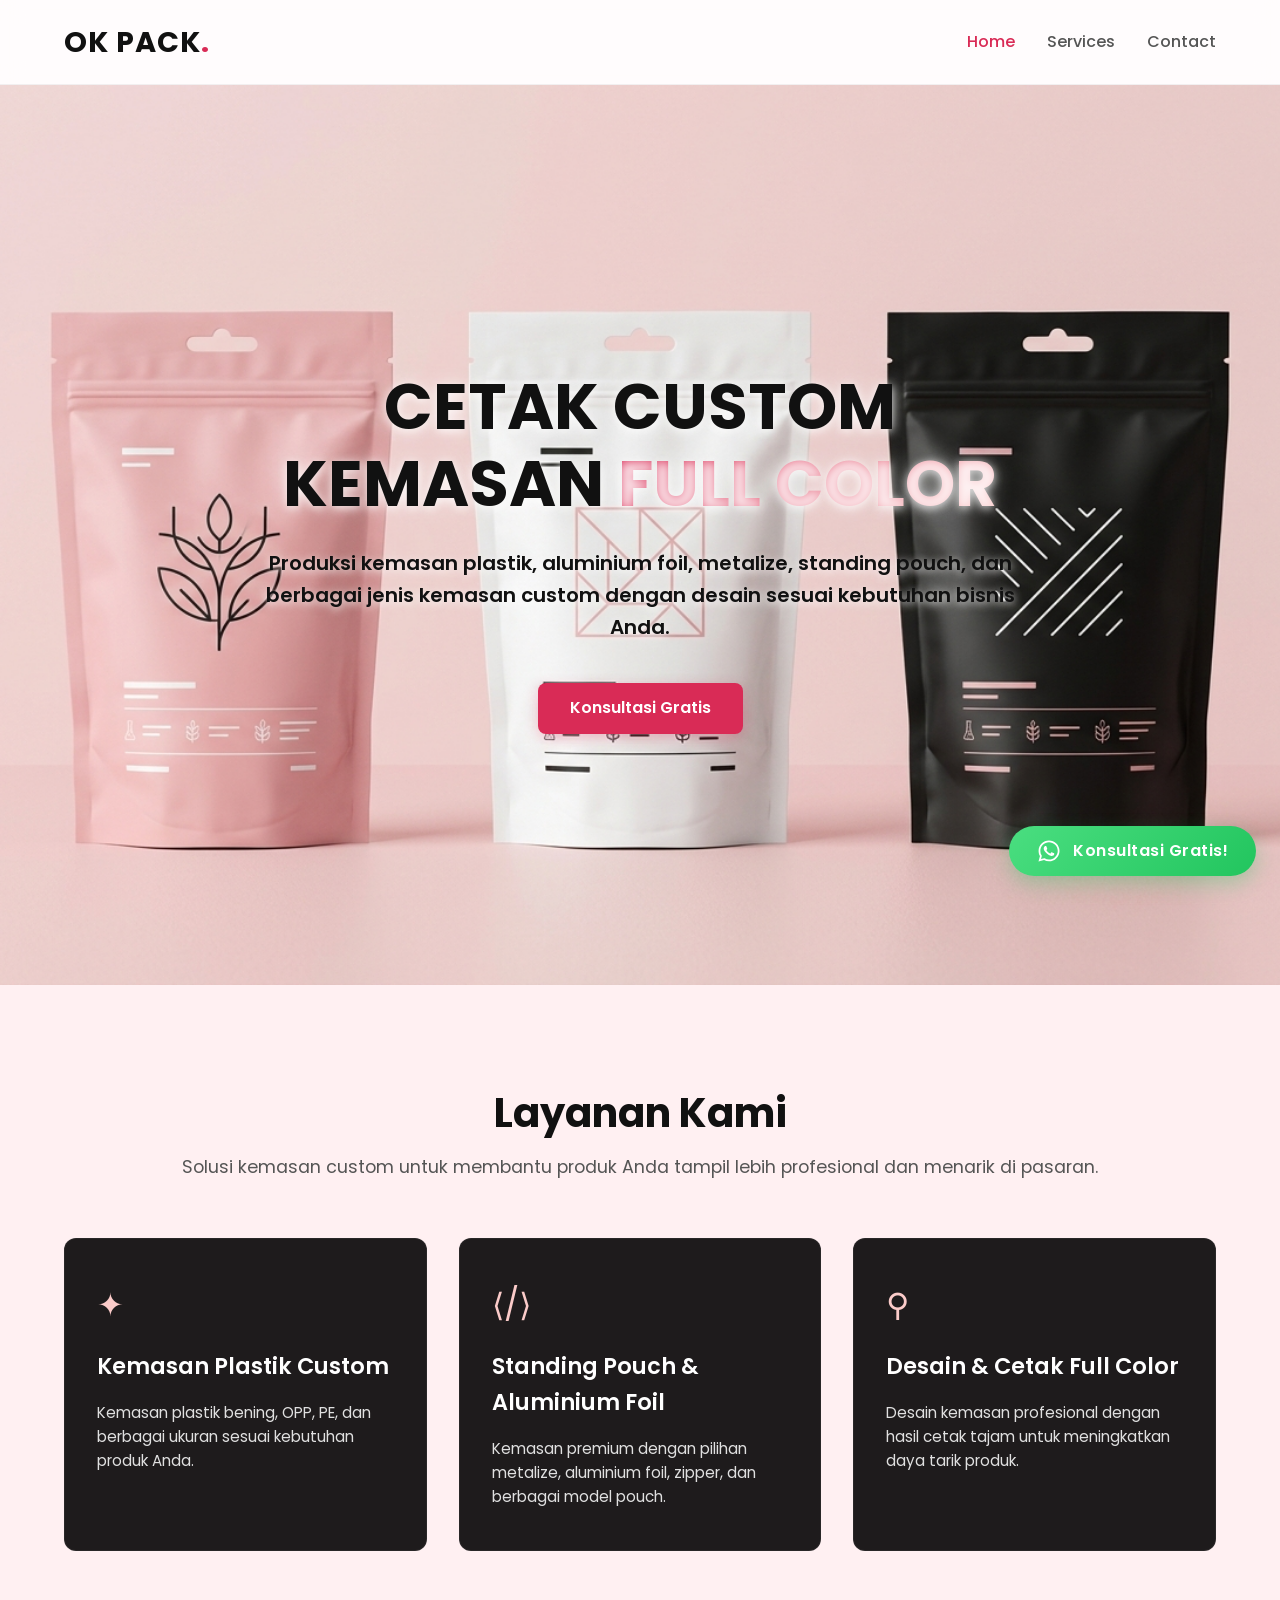
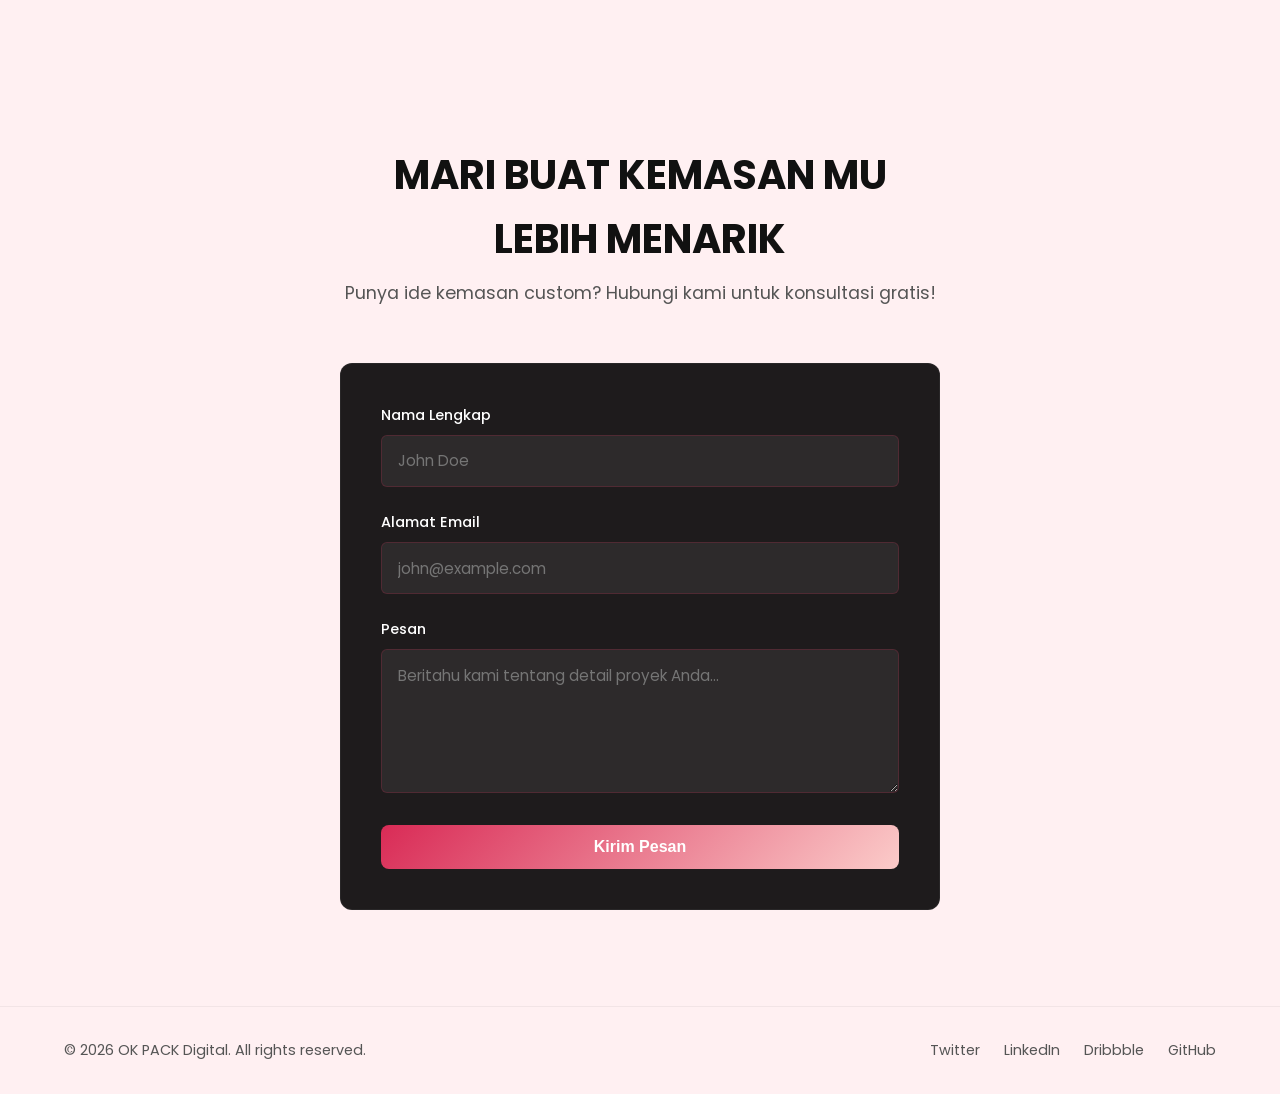
==== index.html @ 21497d8b "Add files via upload" ====
<!DOCTYPE html>
<html lang="en">
<head>
    <meta charset="UTF-8">
    <meta name="viewport" content="width=device-width, initial-scale=1.0">
    <title>OK PACK | Creative Digital Agency</title>
    <link rel="preconnect" href="https://fonts.googleapis.com">
    <link rel="preconnect" href="https://fonts.gstatic.com" crossorigin>
    <link href="https://fonts.googleapis.com/css2?family=Poppins:wght@300;400;600;700&display=swap" rel="stylesheet">
    <link rel="stylesheet" href="style.css">
</head>
<body>

    <header class="main-header">
        <div class="container nav-container">
            <a href="#" class="logo">OK PACK<span>.</span></a>
            <nav class="navbar">
                <ul class="nav-links">
                    <li><a href="#home" class="active">Home</a></li>
                    <li><a href="#services">Services</a></li>
                    <li><a href="#contact">Contact</a></li>
                </ul>
            </nav>
        </div>
    </header>

    <main>
        <section id="home" class="hero-section">
    <div class="hero-bg-slider">
        <div class="slide active" style="background-image: url('images/tes 4.png');"></div>
        <div class="slide" style="background-image: url('images/tes 5.png');"></div> <div class="slide" style="background-image: url('images/tes 6.png');"></div> </div>

    <div class="container hero-content">
        <h1 class="hero-title">CETAK CUSTOM KEMASAN <span class="text-gradient">FULL COLOR</span></h1>
        <p class="hero-subtitle">Produksi kemasan plastik, aluminium foil, metalize, standing pouch, dan berbagai jenis kemasan custom dengan desain sesuai kebutuhan bisnis Anda.</p>
        <a href="#contact" class="btn btn-primary">Konsultasi Gratis</a>
    </div>
</section>

        <section id="services" class="services-section">
            <div class="container">
                <div class="section-header">
                    <h2>Layanan Kami</h2>
                    <p>Solusi kemasan custom untuk membantu produk Anda tampil lebih profesional dan menarik di pasaran.</p>
                </div>
                
                <div class="services-grid">
                    <div class="service-card">
                        <div class="service-icon">✦</div>
                        <h3>Kemasan Plastik Custom</h3>
                        <p>Kemasan plastik bening, OPP, PE, dan berbagai ukuran sesuai kebutuhan produk Anda.</p>
                    </div>
                    <div class="service-card">
                        <div class="service-icon">⟨/⟩</div>
                        <h3>Standing Pouch & Aluminium Foil</h3>
                        <p>Kemasan premium dengan pilihan metalize, aluminium foil, zipper, dan berbagai model pouch.</p>
                    </div>
                    <div class="service-card">
                        <div class="service-icon">⚲</div>
                        <h3>Desain & Cetak Full Color</h3>
                        <p>Desain kemasan profesional dengan hasil cetak tajam untuk meningkatkan daya tarik produk.</p>
                    </div>
                </div>
            </div>
        </section>

        <section id="contact" class="contact-section">
            <div class="container form-container">
                <div class="section-header">
                    <h2>MARI BUAT KEMASAN MU LEBIH MENARIK</h2>
                    <p>Punya ide kemasan custom? Hubungi kami untuk konsultasi gratis!</p>
                </div>

                <form class="contact-form" action="https://formspree.io/f/mzdqboaq" method="POST">
                    <div class="form-group">
                        <label for="name">Nama Lengkap</label>
                        <input type="text" id="name" name="name" placeholder="John Doe" required>
                    </div>
                    <div class="form-group">
                        <label for="email">Alamat Email</label>
                        <input type="email" id="email" name="email" placeholder="john@example.com" required>
                    </div>
                    <div class="form-group">
                        <label for="message">Pesan</label>
                        <textarea id="message" name="message" rows="5" placeholder="Beritahu kami tentang detail proyek Anda..." required></textarea>
                    </div>
                    <button type="submit" class="btn btn-submit">Kirim Pesan</button>
                </form>
            </div>
        </section>
    </main>

    <footer class="main-footer">
        <div class="container footer-container">
            <p>&copy; 2026 OK PACK Digital. All rights reserved.</p>
            <div class="social-links">
                <a href="#">Twitter</a>
                <a href="#">LinkedIn</a>
                <a href="#">Dribbble</a>
                <a href="#">GitHub</a>
            </div>
        </div>
    </footer>

    <!-- ==========================================================================
         TOMBOL WHATSAPP MELAYANG (Ditambahkan di sini agar aman & selalu di atas)
         ========================================================================== -->
    <a href="https://wa.me/6285150632707?text=Halo%20OK%20PACK,%20saya%20mau%20tanya%20tentang%20cetak%20kemasan%20custom" class="wa-floating" target="_blank">
        <!-- SVG Icon WhatsApp Putih Resmi -->
        <svg xmlns="http://www.w3.org/2000/svg" viewBox="0 0 448 512" class="wa-icon">
            <path fill="#ffffff" d="M380.9 97.1C339 55.1 283.2 32 223.9 32c-122.4 0-222 99.6-222 222 0 39.1 10.2 77.3 29.6 111L0 480l117.7-30.9c32.4 17.7 68.9 27 106.1 27h.1c122.3 0 224.1-99.6 224.1-222 0-59.3-25.2-115-67.1-157zm-157 341.6c-33.2 0-65.7-8.9-94-25.7l-6.7-4-69.8 18.3L72 359.2l-4.4-7c-18.5-29.4-28.2-63.3-28.2-98.2 0-101.7 82.8-184.5 184.6-184.5 49.3 0 95.6 19.2 130.4 54.1 34.8 34.9 56.2 81.2 56.1 130.5 0 101.8-84.9 184.6-186.6 184.6zm101.2-138.2c-5.5-2.8-32.8-16.2-37.9-18-5.1-1.9-8.8-2.8-12.5 2.8-3.7 5.6-14.3 18-17.6 21.8-3.2 3.7-6.5 4.2-12 1.4-32.6-16.3-54-29.1-75.5-66-5.7-9.8 5.7-9.1 16.3-30.3 1.8-3.7 .9-6.9-.5-9.7-1.4-2.8-12.5-30.1-17.1-41.2-4.5-10.8-9.1-9.3-12.5-9.5-3.2-.2-6.9-.2-10.6-.2-3.7 0-9.7 1.4-14.8 6.9-5.1 5.6-19.4 19-19.4 46.3 0 27.3 19.9 53.7 22.6 57.4 2.8 3.7 39.1 59.7 94.8 83.8 35.2 15.2 49 16.5 66.6 13.9 10.7-1.6 32.8-13.4 37.4-26.4 4.6-13 4.6-24.1 3.2-26.4-1.3-2.5-5-3.9-10.5-6.6z"/>
        </svg>
        <span>Konsultasi Gratis!</span>
    </a>

</body>
<script>
        const slides = document.querySelectorAll('.hero-bg-slider .slide');
        let currentSlide = 0;
        const slideInterval = 4000; // JAWABAN: Waktu jeda ganti gambar (4000 = 4 detik)

        function nextSlide() {
            // Hapus kelas 'active' dari gambar yang sekarang
            slides[currentSlide].classList.remove('active');
            
            // Hitung baris gambar berikutnya
            currentSlide = (currentSlide + 1) % slides.length;
            
            // Tambahkan kelas 'active' ke gambar baru agar muncul
            slides[currentSlide].classList.add('active');
        }

        // Jalankan fungsi ganti gambar secara otomatis sesuai waktu interval
        setInterval(nextSlide, slideInterval);
    </script>
</body>
</html>
---- style.css ----
/* ==========================================================================
   1. CSS Reset & Global Layout Rules
   ========================================================================== */
*,
*::before,
*::after {
    box-sizing: border-box;
    margin: 0;
    padding: 0;
}

:root {
    /* ==========================================================================
       WARNA BARU: Background Pink-Red Lembut & Teks Kolom Kontras
       ========================================================================== */
    
    /* Background utama diubah menjadi Pink Semi-Merah yang Lembut (Soft) */
    --bg-color: #fff0f2;       
    
    /* Kotak (Card & Form) tetap Hitam/Gelap Elegan */
    --card-bg: #1e1b1c;        
    
    /* Tulisan utama di luar kotak (seperti judul "Layanan Kami") menjadi Hitam Pekat */
    --text-main: #111111;      
    
    /* Teks deskripsi di luar kotak */
    --text-muted: #555555;     
    
    /* Warna aksen utama: Merah semi Pink untuk Tombol atau Highlight */
    --primary: #d92b56;        
    
    /* Warna aksen kedua */
    --secondary: #fbcbc9;      
    
    --btn-hover: #f3f4f6;
    
    /* Typography & Transitions */
    --font-main: 'Poppins', sans-serif;
    --transition-smooth: all 0.3s ease;
}

html {
    scroll-behavior: smooth;
}

body {
    background-color: var(--bg-color);
    color: var(--text-main);
    font-family: var(--font-main);
    line-height: 1.6;
    overflow-x: hidden;
}

/* Reusable Container Utilities */
.container {
    width: 90%;
    max-width: 1200px;
    margin: 0 auto;
}

.text-gradient {
    background: linear-gradient(135deg, var(--primary), var(--secondary));
    -webkit-background-clip: text;
    -webkit-text-fill-color: transparent;
}

.section-header {
    text-align: center;
    margin-bottom: 3.5rem;
}

.section-header h2 {
    font-size: 2.5rem;
    font-weight: 700;
    margin-bottom: 0.5rem;
}

.section-header p {
    color: var(--text-muted);
    font-size: 1.1rem;
}

/* ==========================================================================
   2. Components (Buttons)
   ========================================================================== */
.btn {
    display: inline-block;
    padding: 0.8rem 2rem;
    font-size: 1rem;
    font-weight: 600;
    text-decoration: none;
    border-radius: 8px;
    cursor: pointer;
    transition: var(--transition-smooth);
    border: none;
}

.btn-primary {
    background-color: var(--primary);
    color: #ffffff; /* DIUBAH KE PUTIH: Supaya tulisan tombol terbaca jelas di atas warna merah */
    box-shadow: 0 4px 14px rgba(217, 43, 86, 0.3);
}

.btn-primary:hover {
    background-color: #b81d43; /* Warna merah agak gelap sedikit saat kursor menempel */
    transform: translateY(-2px);
    box-shadow: 0 6px 20px rgba(217, 43, 86, 0.5);
}

.btn-submit {
    background: linear-gradient(135deg, var(--primary), var(--secondary));
    color: #ffffff; /* DIUBAH KE PUTIH: Biar serasi dengan skema warna form */
    width: 100%;
}

.btn-submit:hover {
    opacity: 0.9;
    transform: translateY(-1px);
}

/* ==========================================================================
   3. Navigation Header
   ========================================================================== */
.main-header {
    position: sticky;
    top: 0;
    left: 0;
    width: 100%;
    background-color: rgba(255, 255, 255, 0.8);
    backdrop-filter: blur(12px);
    -webkit-backdrop-filter: blur(12px);
    z-index: 1000;
    border-bottom: 1px solid rgba(0, 0, 0, 0.05);
}

.nav-container {
    display: flex;
    justify-content: space-between;
    align-items: center;
    padding: 1.2rem 0;
}

.logo {
    font-size: 1.8rem;
    font-weight: 700;
    color: var(--text-main);
    text-decoration: none;
    letter-spacing: 1px;
}

.logo span {
    color: var(--primary);
}

.nav-links {
    display: flex;
    list-style: none;
    gap: 2rem;
}

.nav-links a {
    color: var(--text-muted);
    text-decoration: none;
    font-weight: 500;
    font-size: 1rem;
    transition: var(--transition-smooth);
}

.nav-links a:hover,
.nav-links a.active {
    color: var(--primary);
}

/* ==========================================================================
   4. Hero Section dengan Background Slider Otomatis
   ========================================================================== */
.hero-section {
    position: relative; /* Wajib ada agar slider background rapi di dalam section */
    padding: 8rem 0 6rem 0; 
    min-height: 100vh; 
    display: flex;
    justify-content: center; 
    align-items: center;
    overflow: hidden;
}

/* Wadah utama untuk menampung semua gambar slider */
.hero-bg-slider {
    position: absolute;
    top: 0;
    left: 0;
    width: 100%;
    height: 100%;
    z-index: 1; /* Menempatkan gambar di lapisan bawah */
}

/* Mengatur sifat setiap slide gambar */
.hero-bg-slider .slide {
    position: absolute;
    top: 0;
    left: 0;
    width: 100%;
    height: 100%;
    background-size: cover;
    background-position: center;
    background-repeat: no-repeat;
    opacity: 0; /* Gambar bawaan disembunyikan dulu */
    transition: opacity 1s ease-in-out; /* Efek memudar halus selama 1 detik saat berganti */
}

/* Memunculkan gambar yang sedang aktif */
.hero-bg-slider .slide.active {
    opacity: 1;
}

/* Memastikan teks konten berada di atas lapisan gambar */
.hero-content {
    position: relative;
    z-index: 2; /* Menghindari teks tertutup gambar */
    max-width: 800px; 
    text-align: center; 
}

.hero-title {
    font-size: 4rem;
    font-weight: 700;
    line-height: 1.2;
    margin-bottom: 1.5rem;
    color: var(--text-main);
    text-shadow: 0 2px 10px rgba(255, 255, 255, 0.8), 0 0 20px rgba(255, 255, 255, 0.5);
}

.hero-subtitle {
    font-size: 1.25rem;
    color: var(--text-main); 
    margin-bottom: 2.5rem;
    font-weight: 600; 
    text-shadow: 0 2px 8px rgba(255, 255, 255, 0.9);
}

/* ==========================================================================
   5. Services Section (Grid Layout)
   ========================================================================== */
.services-section {
    padding: 6rem 0;
    background-color: rgba(255, 255, 255, 0.02);
}

.services-grid {
    display: grid;
    grid-template-columns: repeat(3, 1fr);
    gap: 2rem;
}

.service-card {
    background-color: var(--card-bg);
    padding: 2.5rem 2rem;
    border-radius: 12px;
    border: 1px solid rgba(255, 255, 255, 0.05);
    transition: var(--transition-smooth);
}

.service-card:hover {
    transform: translateY(-8px);
    border-color: var(--primary);
    box-shadow: 0 10px 30px rgba(217, 43, 86, 0.15);
}

.service-icon {
    font-size: 2rem;
    color: var(--secondary);
    margin-bottom: 1.2rem;
    display: inline-block;
}

.service-card h3 {
    font-size: 1.4rem;
    margin-bottom: 1rem;
    font-weight: 600;
    color: #ffffff; 
}

.service-card p {
    color: #e0e0e0; 
    font-size: 0.95rem;
}

/* ==========================================================================
   6. Contact Section
   ========================================================================== */
.contact-section {
    padding: 6rem 0;
}

.form-container {
    max-width: 600px;
}

.contact-form {
    background-color: var(--card-bg);
    padding: 2.5rem;
    border-radius: 12px;
    border: 1px solid rgba(255, 255, 255, 0.05);
}

.form-group {
    margin-bottom: 1.5rem;
}

.form-group label {
    display: block;
    font-size: 0.9rem;
    font-weight: 500;
    margin-bottom: 0.5rem;
    color: #ffffff;
}

.form-group input,
.form-group textarea {
    width: 100%;
    padding: 0.85rem 1rem;
    background-color: #2d2a2b; 
    border: 1px solid rgba(217, 43, 86, 0.2);
    border-radius: 6px;
    color: #ffffff; 
    font-family: var(--font-main);
    font-size: 0.95rem;
    transition: var(--transition-smooth);
}

.form-group input:focus,
.form-group textarea:focus {
    outline: none;
    border-color: var(--primary);
    box-shadow: 0 0 0 3px rgba(217, 43, 86, 0.2);
}

/* ==========================================================================
   7. Footer
   ========================================================================== */
.main-footer {
    padding: 2rem 0;
    border-top: 1px solid rgba(0, 0, 0, 0.05);
    background-color: var(--bg-color);
}

.footer-container {
    display: flex;
    justify-content: space-between;
    align-items: center;
    color: var(--text-muted);
    font-size: 0.9rem;
}

.social-links {
    display: flex;
    gap: 1.5rem;
}

.social-links a {
    color: var(--text-muted);
    text-decoration: none;
    transition: var(--transition-smooth);
}

.social-links a:hover {
    color: var(--primary);
}

/* ==========================================================================
   8. Media Queries (Mobile Responsiveness)
   ========================================================================== */
@media screen and (max-width: 992px) {
    .services-grid {
        grid-template-columns: repeat(2, 1fr);
    }
}

@media screen and (max-width: 768px) {
    .hero-section {
        background-position: center bottom; /* Di HP gambar turun ke bawah teks */
        background-size: 70%;
        padding-bottom: 25rem; 
    }

    .hero-content {
        text-align: center;
        margin: 0 auto;
    }

    .hero-title {
        font-size: 2.8rem;
    }
    
    .hero-subtitle {
        font-size: 1.1rem;
    }
    
    .services-grid {
        grid-template-columns: 1fr; 
    }
    
    .nav-container,
    .footer-container {
        flex-direction: column;
        gap: 1.5rem;
        text-align: center;
    }
    
    .contact-form {
        padding: 1.5rem;
    }
}

/* ==========================================================================
   9. Tombol WhatsApp Melayang dengan Gradasi Kapsul (Pojok Kanan Bawah)
   ========================================================================== */
.wa-floating {
    position: fixed;
    bottom: 24px;
    right: 24px; /* JAWABAN: Diubah ke right agar pindah ke pojok kanan bawah */
    background: linear-gradient(135deg, #4ade80, #22c55e); 
    color: #ffffff;
    text-decoration: none;
    padding: 12px 28px; 
    border-radius: 50px; 
    display: flex;
    align-items: center;
    gap: 12px;
    font-family: var(--font-main);
    font-weight: 600;
    font-size: 1rem;
    letter-spacing: 0.5px;
    box-shadow: 0 8px 20px rgba(34, 197, 94, 0.3); 
    z-index: 9999;
    transition: var(--transition-smooth);
}

.wa-floating:hover {
    transform: translateY(-4px); 
    box-shadow: 0 12px 24px rgba(34, 197, 94, 0.45);
    filter: brightness(1.05); 
}

.wa-icon {
    width: 24px;
    height: 24px;
}

@media screen and (max-width: 480px) {
    .wa-floating {
        padding: 14px; 
    }
    .wa-floating span {
        display: none; 
    }
}
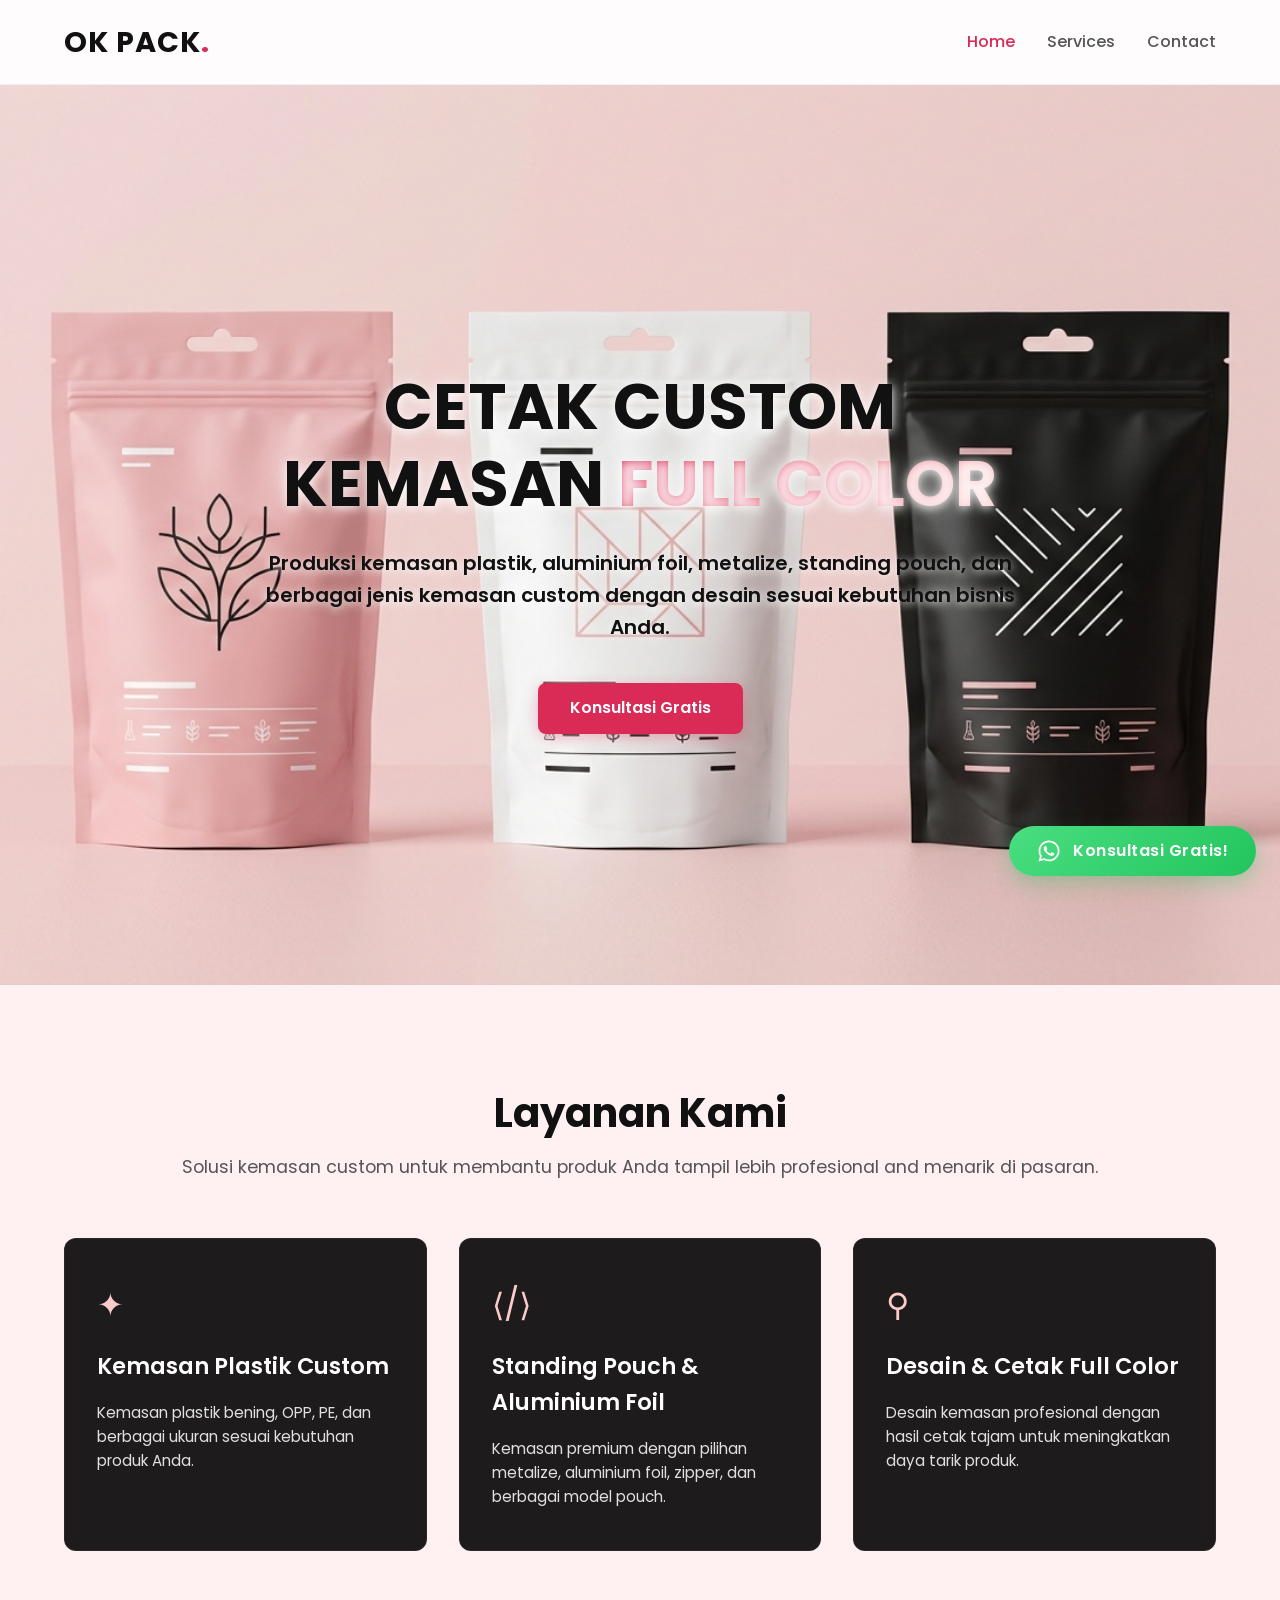
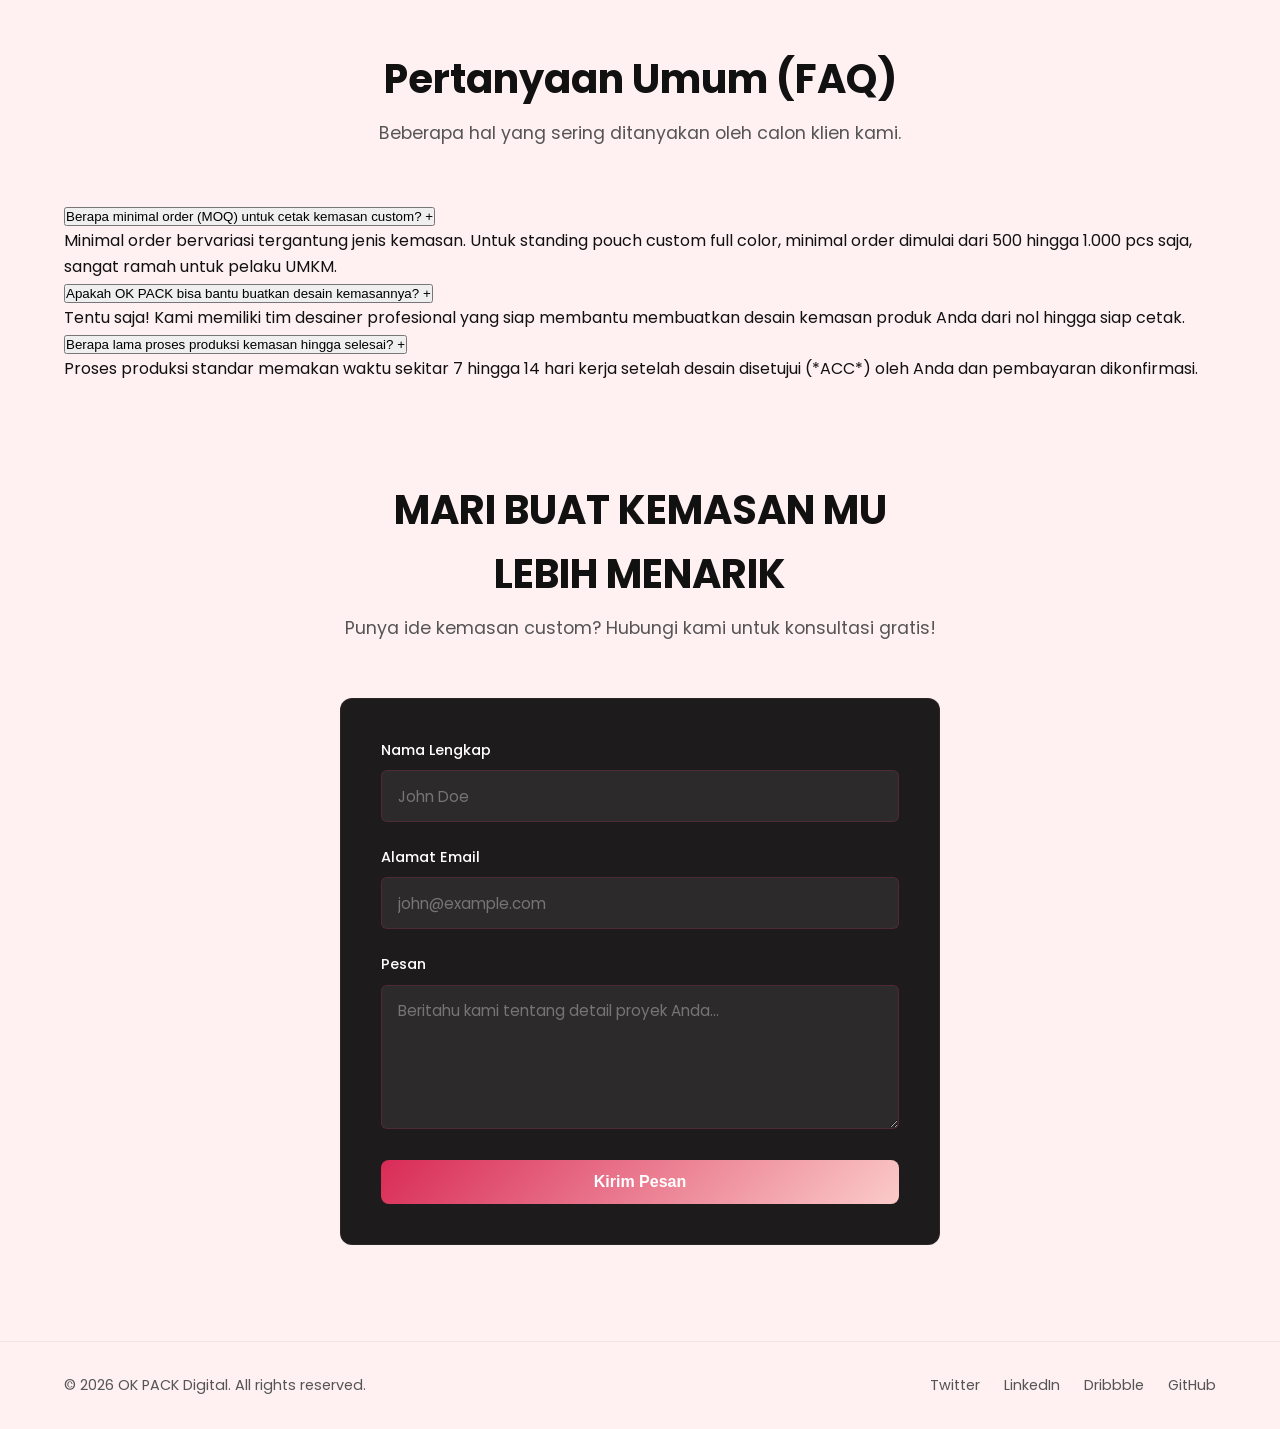
==== commit 34190748: "Update index.html" ====
--- a/index.html
+++ b/index.html
@@ -26,36 +26,38 @@
 
     <main>
         <section id="home" class="hero-section">
-    <div class="hero-bg-slider">
-        <div class="slide active" style="background-image: url('images/tes 4.png');"></div>
-        <div class="slide" style="background-image: url('images/tes 5.png');"></div> <div class="slide" style="background-image: url('images/tes 6.png');"></div> </div>
+            <div class="hero-bg-slider">
+                <div class="slide active" style="background-image: url('images/tes 4.png');"></div>
+                <div class="slide" style="background-image: url('images/tes 5.png');"></div> 
+                <div class="slide" style="background-image: url('images/tes 6.png');"></div> 
+            </div>
 
-    <div class="container hero-content">
-        <h1 class="hero-title">CETAK CUSTOM KEMASAN <span class="text-gradient">FULL COLOR</span></h1>
-        <p class="hero-subtitle">Produksi kemasan plastik, aluminium foil, metalize, standing pouch, dan berbagai jenis kemasan custom dengan desain sesuai kebutuhan bisnis Anda.</p>
-        <a href="#contact" class="btn btn-primary">Konsultasi Gratis</a>
-    </div>
-</section>
+            <div class="container hero-content">
+                <h1 class="hero-title">CETAK CUSTOM KEMASAN <span class="text-gradient">FULL COLOR</span></h1>
+                <p class="hero-subtitle">Produksi kemasan plastik, aluminium foil, metalize, standing pouch, dan berbagai jenis kemasan custom dengan desain sesuai kebutuhan bisnis Anda.</p>
+                <a href="#contact" class="btn btn-primary">Konsultasi Gratis</a>
+            </div>
+        </section>
 
         <section id="services" class="services-section">
             <div class="container">
-                <div class="section-header">
+                <div class="section-header hidden-scroll">
                     <h2>Layanan Kami</h2>
-                    <p>Solusi kemasan custom untuk membantu produk Anda tampil lebih profesional dan menarik di pasaran.</p>
+                    <p>Solusi kemasan custom untuk membantu produk Anda tampil lebih profesional and menarik di pasaran.</p>
                 </div>
                 
                 <div class="services-grid">
-                    <div class="service-card">
+                    <div class="service-card hidden-scroll">
                         <div class="service-icon">✦</div>
                         <h3>Kemasan Plastik Custom</h3>
                         <p>Kemasan plastik bening, OPP, PE, dan berbagai ukuran sesuai kebutuhan produk Anda.</p>
                     </div>
-                    <div class="service-card">
+                    <div class="service-card hidden-scroll">
                         <div class="service-icon">⟨/⟩</div>
                         <h3>Standing Pouch & Aluminium Foil</h3>
                         <p>Kemasan premium dengan pilihan metalize, aluminium foil, zipper, dan berbagai model pouch.</p>
                     </div>
-                    <div class="service-card">
+                    <div class="service-card hidden-scroll">
                         <div class="service-icon">⚲</div>
                         <h3>Desain & Cetak Full Color</h3>
                         <p>Desain kemasan profesional dengan hasil cetak tajam untuk meningkatkan daya tarik produk.</p>
@@ -64,14 +66,55 @@
             </div>
         </section>
 
+        <section id="faq" class="faq-section">
+            <div class="container">
+                <div class="section-header hidden-scroll">
+                    <h2>Pertanyaan Umum (FAQ)</h2>
+                    <p>Beberapa hal yang sering ditanyakan oleh calon klien kami.</p>
+                </div>
+
+                <div class="faq-container">
+                    <div class="faq-item hidden-scroll">
+                        <button class="faq-question">
+                            <span>Berapa minimal order (MOQ) untuk cetak kemasan custom?</span>
+                            <span class="faq-icon">+</span>
+                        </button>
+                        <div class="faq-answer">
+                            <p>Minimal order bervariasi tergantung jenis kemasan. Untuk standing pouch custom full color, minimal order dimulai dari 500 hingga 1.000 pcs saja, sangat ramah untuk pelaku UMKM.</p>
+                        </div>
+                    </div>
+
+                    <div class="faq-item hidden-scroll">
+                        <button class="faq-question">
+                            <span>Apakah OK PACK bisa bantu buatkan desain kemasannya?</span>
+                            <span class="faq-icon">+</span>
+                        </button>
+                        <div class="faq-answer">
+                            <p>Tentu saja! Kami memiliki tim desainer profesional yang siap membantu membuatkan desain kemasan produk Anda dari nol hingga siap cetak.</p>
+                        </div>
+                    </div>
+
+                    <div class="faq-item hidden-scroll">
+                        <button class="faq-question">
+                            <span>Berapa lama proses produksi kemasan hingga selesai?</span>
+                            <span class="faq-icon">+</span>
+                        </button>
+                        <div class="faq-answer">
+                            <p>Proses produksi standar memakan waktu sekitar 7 hingga 14 hari kerja setelah desain disetujui (*ACC*) oleh Anda dan pembayaran dikonfirmasi.</p>
+                        </div>
+                    </div>
+                </div>
+            </div>
+        </section>
+
         <section id="contact" class="contact-section">
             <div class="container form-container">
-                <div class="section-header">
+                <div class="section-header hidden-scroll">
                     <h2>MARI BUAT KEMASAN MU LEBIH MENARIK</h2>
                     <p>Punya ide kemasan custom? Hubungi kami untuk konsultasi gratis!</p>
                 </div>
 
-                <form class="contact-form" action="https://formspree.io/f/mzdqboaq" method="POST">
+                <form class="contact-form hidden-scroll" action="https://formspree.io/f/mzdqboaq" method="POST">
                     <div class="form-group">
                         <label for="name">Nama Lengkap</label>
                         <input type="text" id="name" name="name" placeholder="John Doe" required>
@@ -102,36 +145,13 @@
         </div>
     </footer>
 
-    <!-- ==========================================================================
-         TOMBOL WHATSAPP MELAYANG (Ditambahkan di sini agar aman & selalu di atas)
-         ========================================================================== -->
     <a href="https://wa.me/6285150632707?text=Halo%20OK%20PACK,%20saya%20mau%20tanya%20tentang%20cetak%20kemasan%20custom" class="wa-floating" target="_blank">
-        <!-- SVG Icon WhatsApp Putih Resmi -->
         <svg xmlns="http://www.w3.org/2000/svg" viewBox="0 0 448 512" class="wa-icon">
             <path fill="#ffffff" d="M380.9 97.1C339 55.1 283.2 32 223.9 32c-122.4 0-222 99.6-222 222 0 39.1 10.2 77.3 29.6 111L0 480l117.7-30.9c32.4 17.7 68.9 27 106.1 27h.1c122.3 0 224.1-99.6 224.1-222 0-59.3-25.2-115-67.1-157zm-157 341.6c-33.2 0-65.7-8.9-94-25.7l-6.7-4-69.8 18.3L72 359.2l-4.4-7c-18.5-29.4-28.2-63.3-28.2-98.2 0-101.7 82.8-184.5 184.6-184.5 49.3 0 95.6 19.2 130.4 54.1 34.8 34.9 56.2 81.2 56.1 130.5 0 101.8-84.9 184.6-186.6 184.6zm101.2-138.2c-5.5-2.8-32.8-16.2-37.9-18-5.1-1.9-8.8-2.8-12.5 2.8-3.7 5.6-14.3 18-17.6 21.8-3.2 3.7-6.5 4.2-12 1.4-32.6-16.3-54-29.1-75.5-66-5.7-9.8 5.7-9.1 16.3-30.3 1.8-3.7 .9-6.9-.5-9.7-1.4-2.8-12.5-30.1-17.1-41.2-4.5-10.8-9.1-9.3-12.5-9.5-3.2-.2-6.9-.2-10.6-.2-3.7 0-9.7 1.4-14.8 6.9-5.1 5.6-19.4 19-19.4 46.3 0 27.3 19.9 53.7 22.6 57.4 2.8 3.7 39.1 59.7 94.8 83.8 35.2 15.2 49 16.5 66.6 13.9 10.7-1.6 32.8-13.4 37.4-26.4 4.6-13 4.6-24.1 3.2-26.4-1.3-2.5-5-3.9-10.5-6.6z"/>
         </svg>
         <span>Konsultasi Gratis!</span>
     </a>
 
+    <script src="script.js"></script>
 </body>
-<script>
-        const slides = document.querySelectorAll('.hero-bg-slider .slide');
-        let currentSlide = 0;
-        const slideInterval = 4000; // JAWABAN: Waktu jeda ganti gambar (4000 = 4 detik)
-
-        function nextSlide() {
-            // Hapus kelas 'active' dari gambar yang sekarang
-            slides[currentSlide].classList.remove('active');
-            
-            // Hitung baris gambar berikutnya
-            currentSlide = (currentSlide + 1) % slides.length;
-            
-            // Tambahkan kelas 'active' ke gambar baru agar muncul
-            slides[currentSlide].classList.add('active');
-        }
-
-        // Jalankan fungsi ganti gambar secara otomatis sesuai waktu interval
-        setInterval(nextSlide, slideInterval);
-    </script>
-</body>
-</html>+</html>
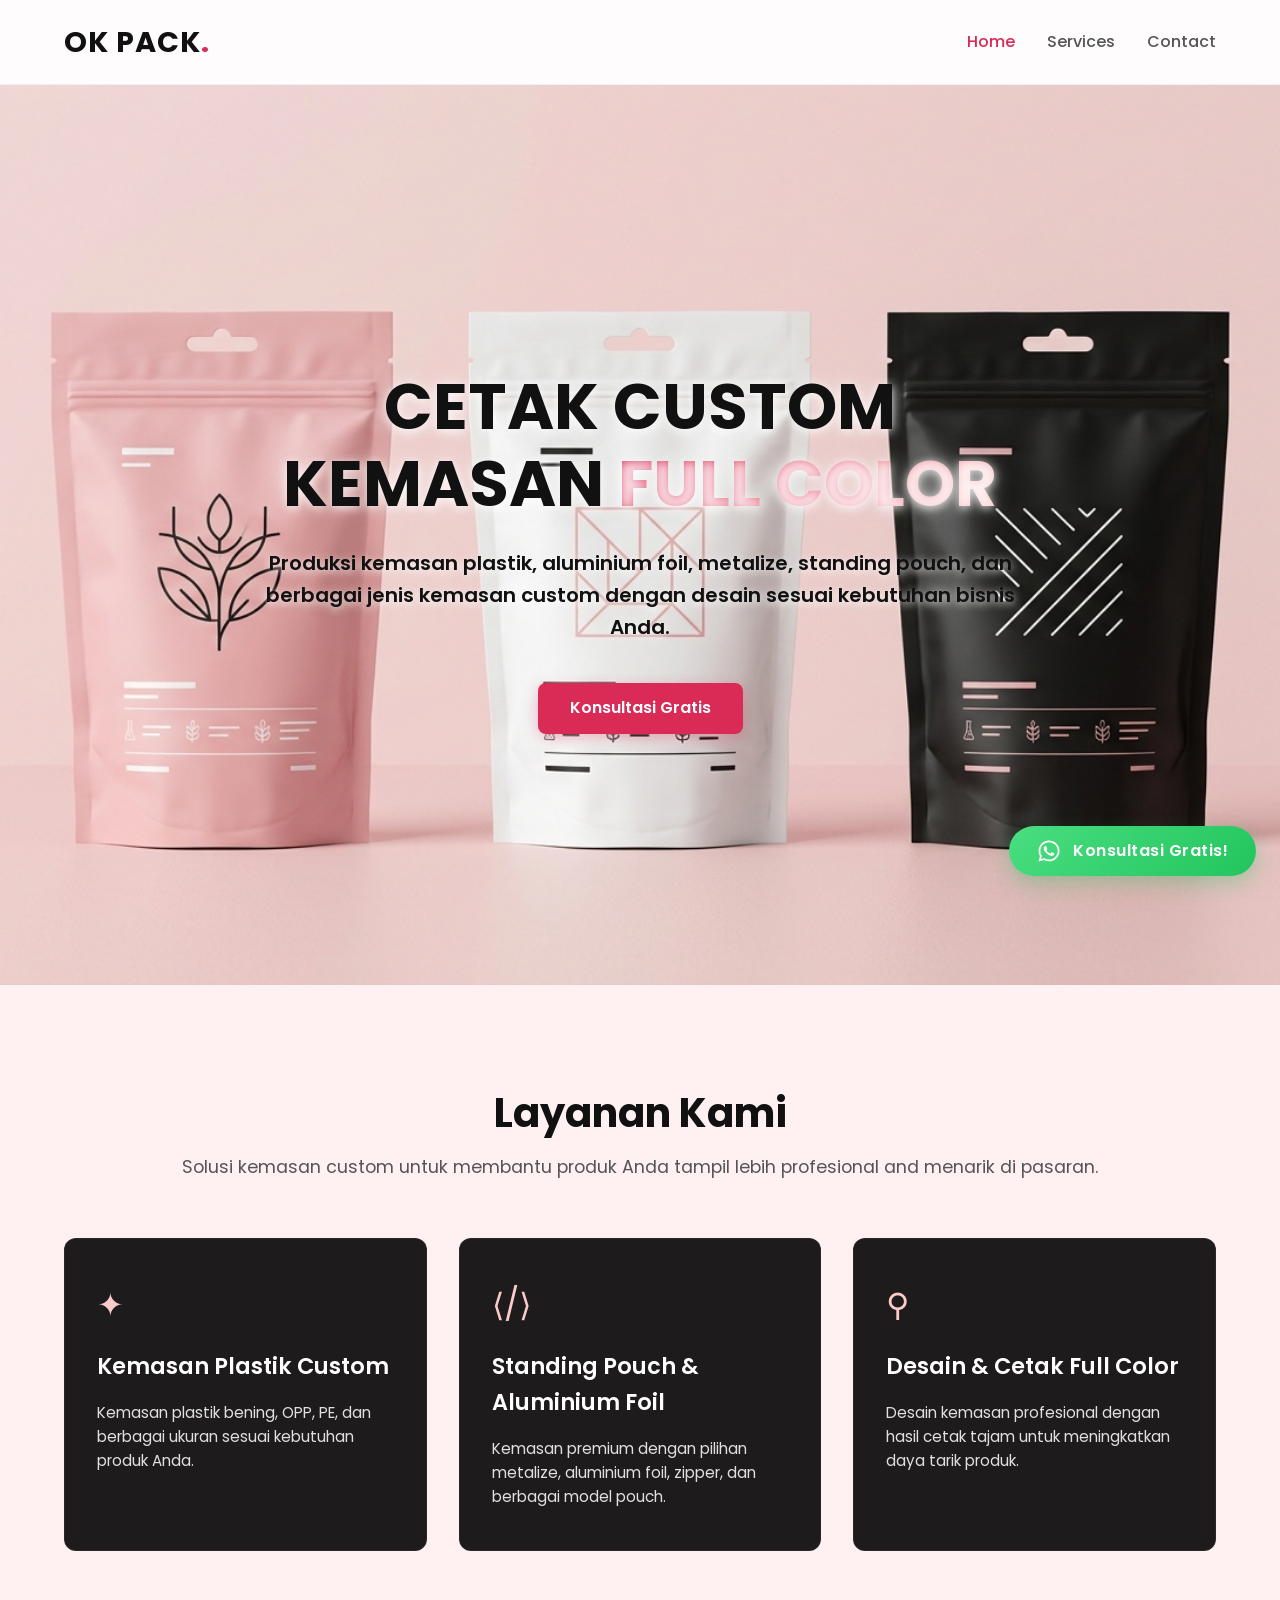
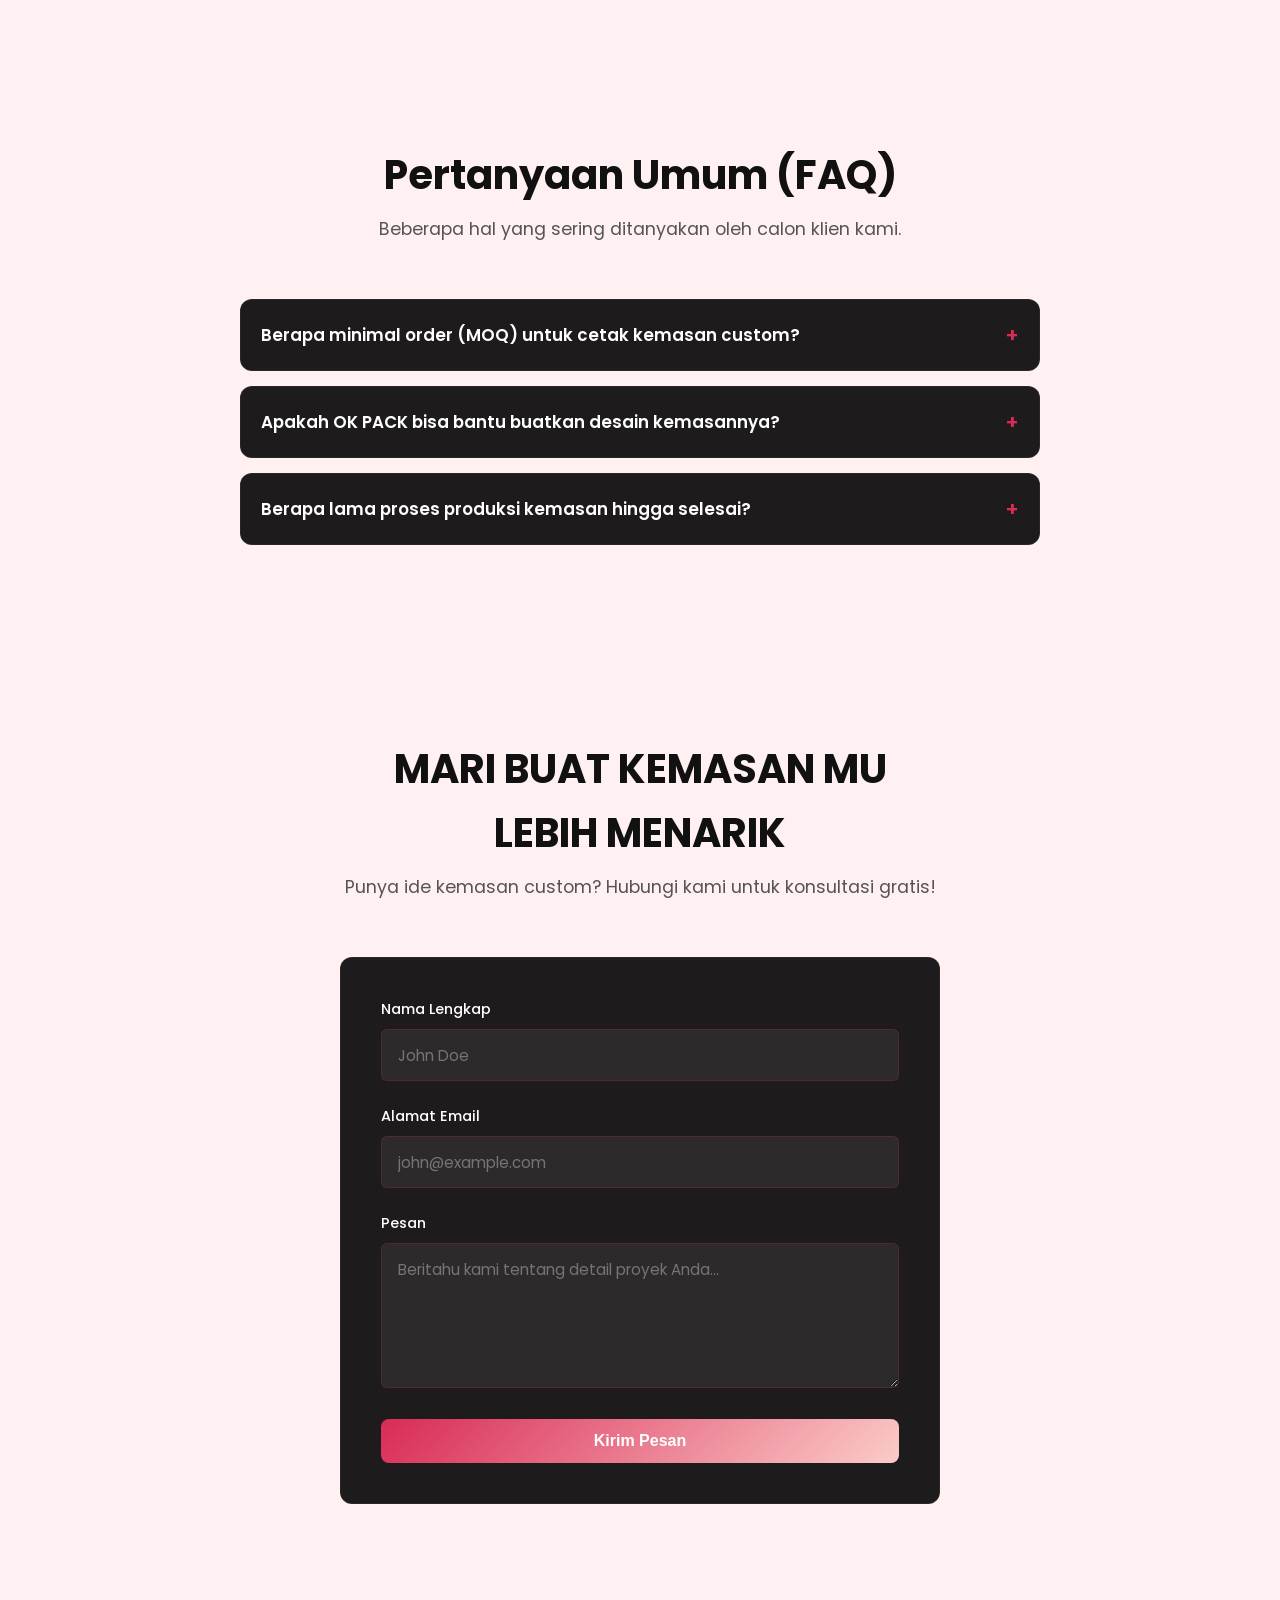
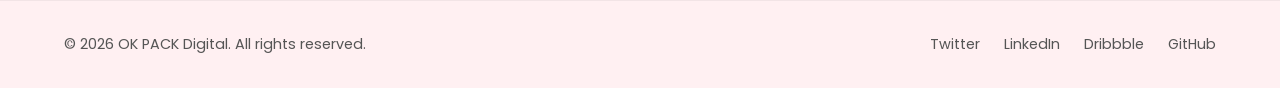
==== commit 788b43bb: "Update index.html" ====
--- a/index.html
+++ b/index.html
@@ -80,7 +80,7 @@
                             <span class="faq-icon">+</span>
                         </button>
                         <div class="faq-answer">
-                            <p>Minimal order bervariasi tergantung jenis kemasan. Untuk standing pouch custom full color, minimal order dimulai dari 500 hingga 1.000 pcs saja, sangat ramah untuk pelaku UMKM.</p>
+                            <p>Minimal order bervariasi tergantung jenis kemasan. Untuk standing pouch custom full color, minimal order dimulai dari 100 pcs saja, sangat ramah untuk pelaku UMKM.</p>
                         </div>
                     </div>
 
--- a/style.css
+++ b/style.css
@@ -454,4 +454,95 @@
     .wa-floating span {
         display: none; 
     }
-}+}
+/* ==========================================================================
+   10. Animasi Interaktif Muncul Saat Di-scroll (JavaScript-Driven)
+   ========================================================================== */
+
+/* Kondisi awal sebelum elemen terlihat (Disembunyikan & digeser ke bawah sedikit) */
+.hidden-scroll {
+    opacity: 0;
+    transform: translateY(40px);
+    transition: opacity 0.8s ease-out, transform 0.8s ease-out;
+}
+
+/* Kondisi setelah elemen terintip oleh JavaScript (Muncul halus ke posisi asli) */
+.show-scroll {
+    opacity: 1;
+    transform: translateY(0);
+}
+
+
+/* ==========================================================================
+   11. Section FAQ Accordion (Interaktif)
+   ========================================================================== */
+.faq-section {
+    padding: 6rem 0;
+    background-color: rgba(255, 255, 255, 0.02); /* Mengikuti tone background transparan services */
+}
+
+.faq-container {
+    max-width: 800px;
+    margin: 40px auto 0 auto;
+    display: flex;
+    flex-direction: column;
+    gap: 15px;
+}
+
+.faq-item {
+    background-color: var(--card-bg); /* Menggunakan variabel hitam elegan kamu */
+    border: 1px solid rgba(255, 255, 255, 0.05);
+    border-radius: 12px;
+    overflow: hidden;
+    transition: var(--transition-smooth);
+}
+
+.faq-item:hover {
+    border-color: var(--primary); /* Highlight warna merah semi pink kamu saat di-hover */
+}
+
+.faq-question {
+    width: 100%;
+    padding: 20px;
+    background: none;
+    border: none;
+    color: #ffffff; /* Putih terang agar kontras dengan card hitam */
+    font-family: var(--font-main);
+    font-size: 1.05rem;
+    font-weight: 600;
+    text-align: left;
+    display: flex;
+    justify-content: space-between;
+    align-items: center;
+    cursor: pointer;
+}
+
+.faq-icon {
+    font-size: 20px;
+    color: var(--primary); /* Menggunakan warna primer kamu */
+    transition: transform 0.3s ease;
+}
+
+.faq-answer {
+    max-height: 0; /* Kondisi awal tertutup rapat */
+    overflow: hidden;
+    transition: max-height 0.3s ease-out;
+    background-color: rgba(0, 0, 0, 0.15); /* Lebih gelap sedikit untuk area jawaban */
+}
+
+.faq-answer p {
+    padding: 0 20px 20px 20px;
+    color: #e0e0e0; /* Warna teks isi box seperti card services */
+    line-height: 1.6;
+    font-size: 0.95rem;
+}
+
+/* Class aktif saat tombol diklik (Diatur lewat JavaScript) */
+.faq-item.active .faq-answer {
+    max-height: 200px; /* Membuka panel jawaban secara otomatis */
+}
+
+.faq-item.active .faq-icon {
+    transform: rotate(45deg); /* Mengubah ikon + menjadi bentuk silang (x) */
+    color: #ffffff;
+}
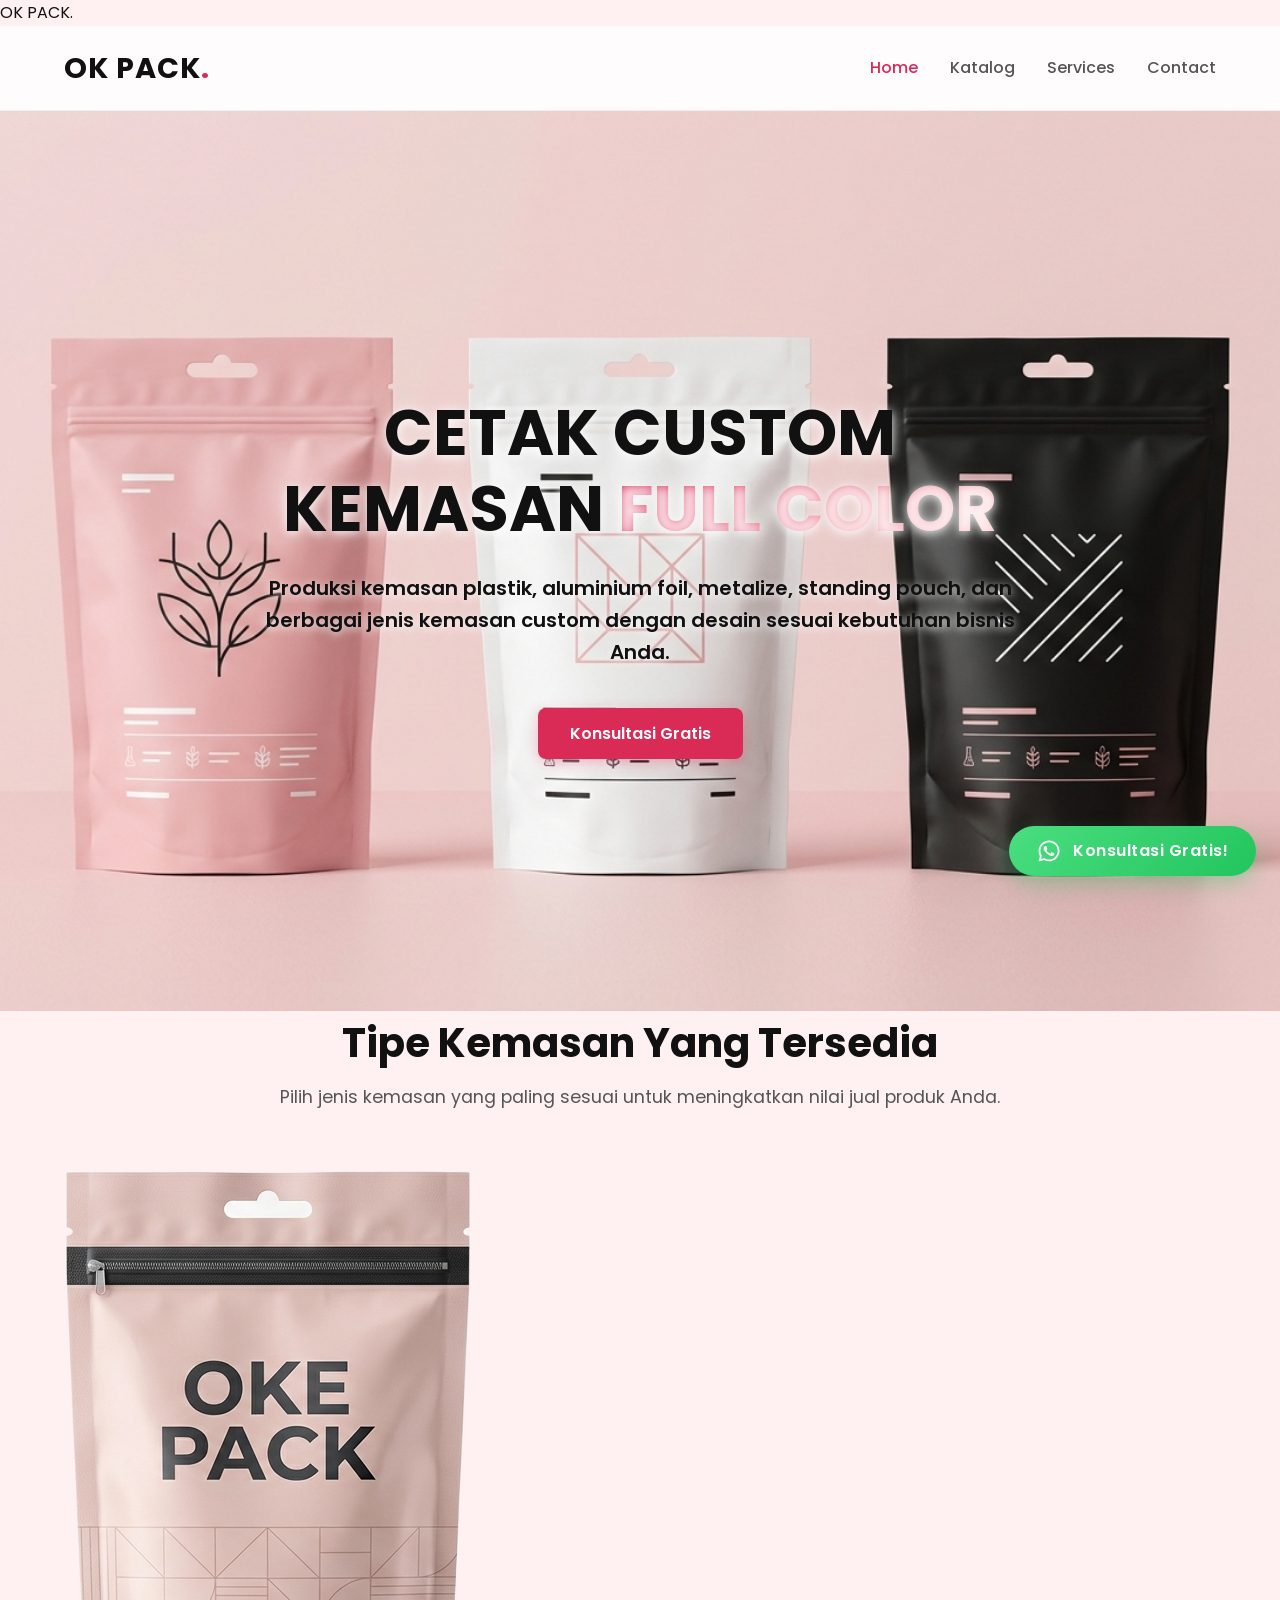
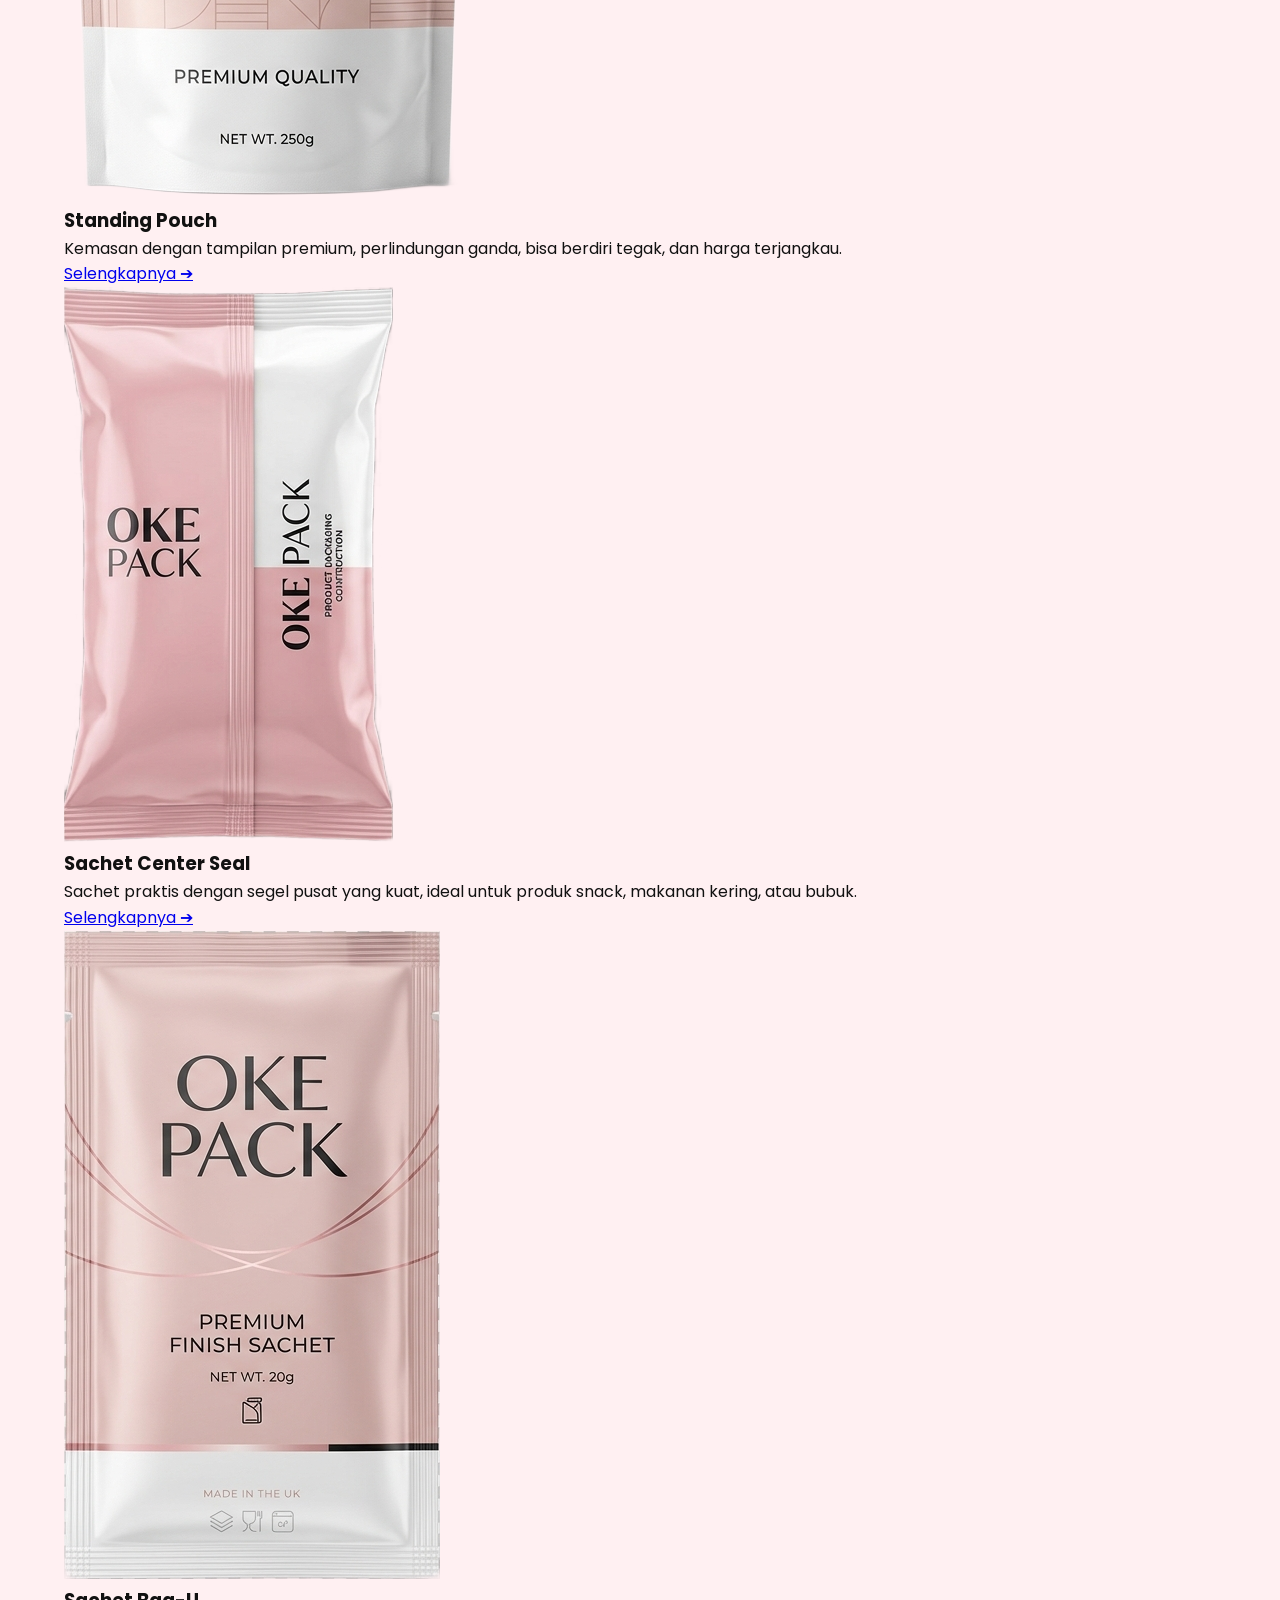
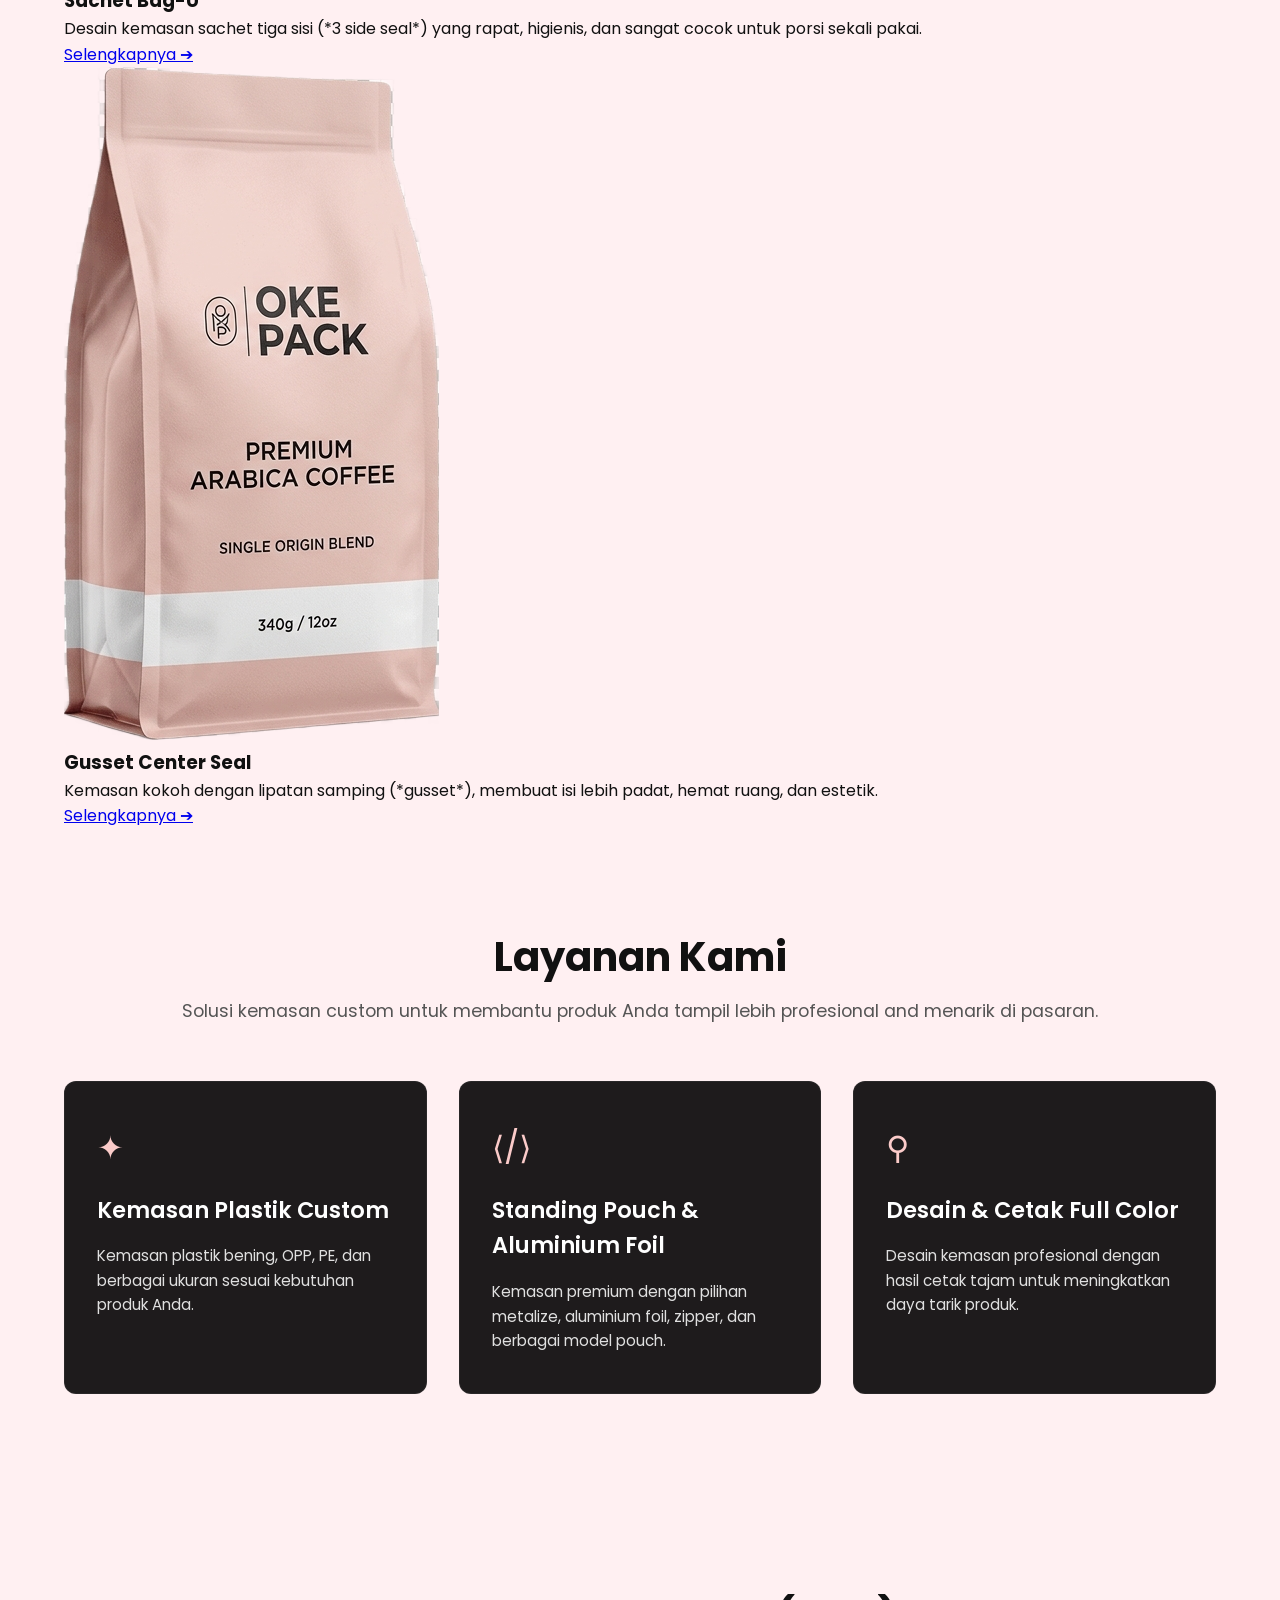
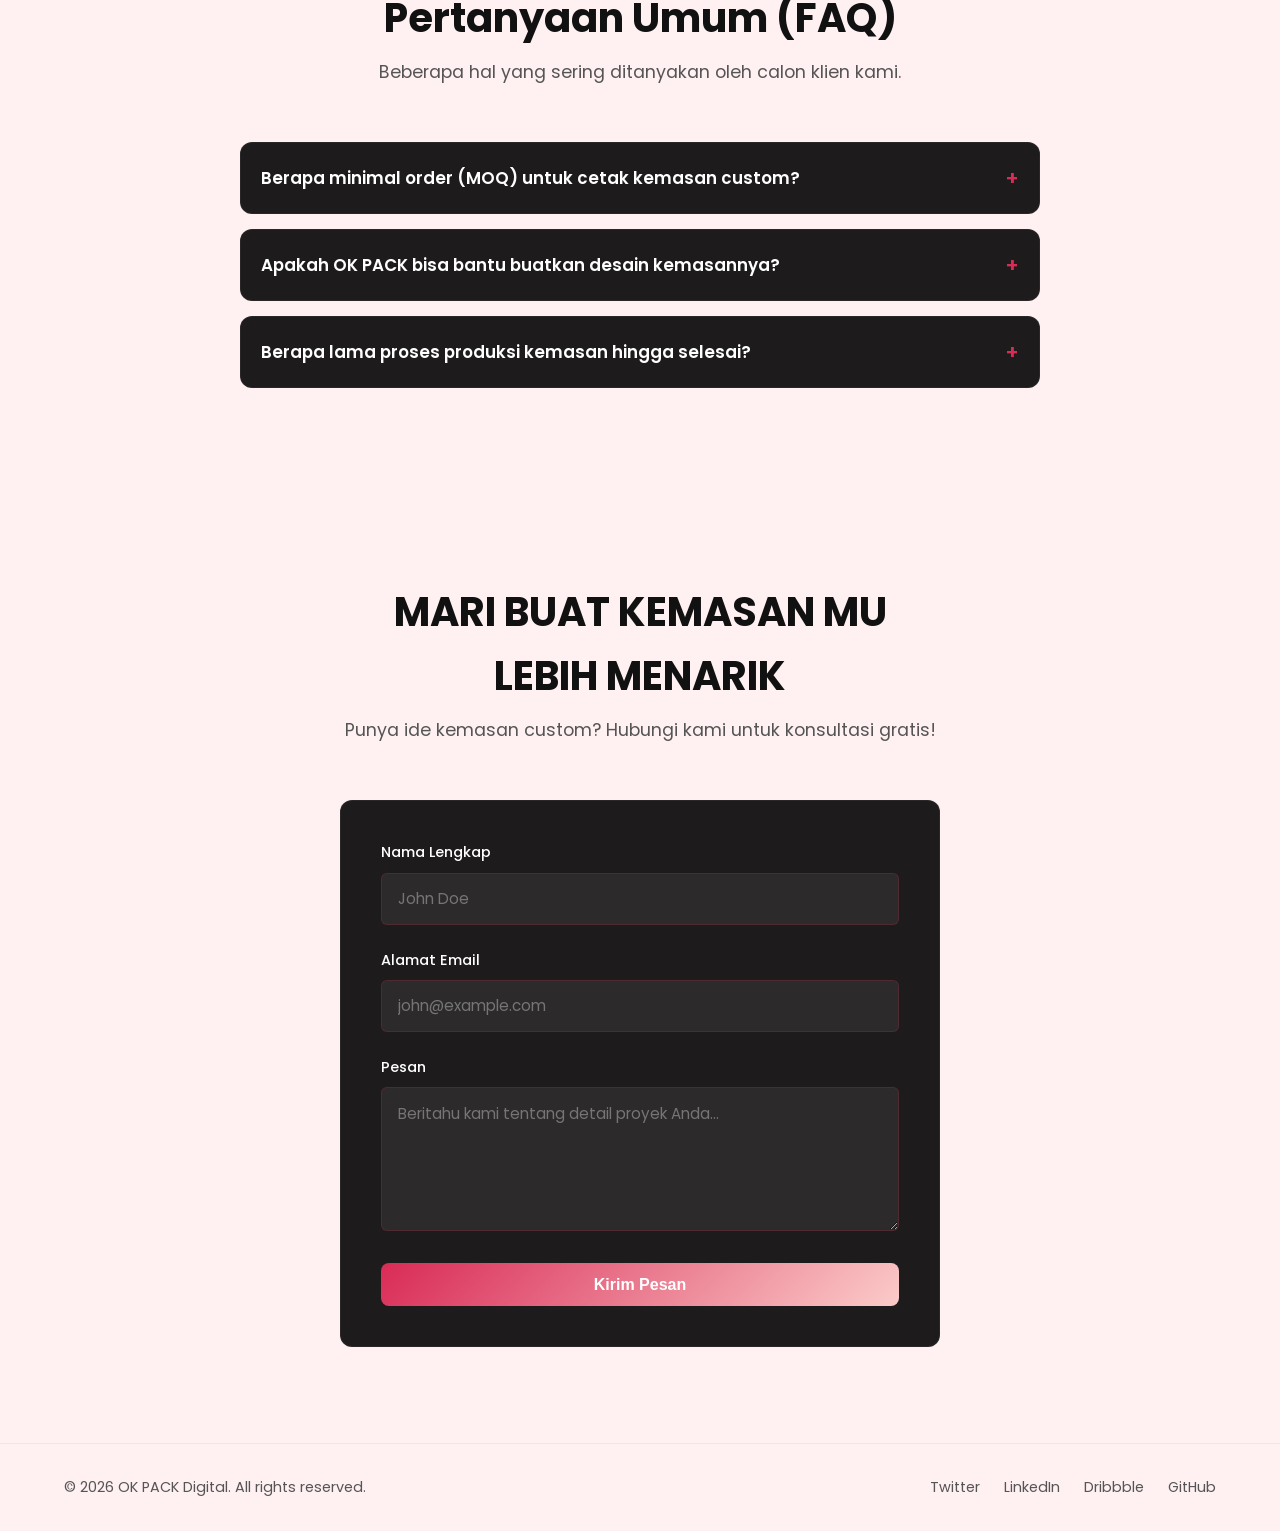
==== commit 1c7f5ce1: "Update index.html" ====
--- a/index.html
+++ b/index.html
@@ -10,13 +10,20 @@
     <link rel="stylesheet" href="style.css">
 </head>
 <body>
+    <div id="loading-screen">
+    <div class="loader-container">
+        <div class="loader-spinner"></div>
+        <p class="loader-text">OK PACK<span>.</span></p>
+    </div>
+</div>
 
     <header class="main-header">
         <div class="container nav-container">
             <a href="#" class="logo">OK PACK<span>.</span></a>
             <nav class="navbar">
                 <ul class="nav-links">
-                    <li><a href="#home" class="active">Home</a></li>
+                    <li><a href="#" class="active">Home</a></li>
+                    <li><a href="#catalog">Katalog</a></li>
                     <li><a href="#services">Services</a></li>
                     <li><a href="#contact">Contact</a></li>
                 </ul>
@@ -36,6 +43,61 @@
                 <h1 class="hero-title">CETAK CUSTOM KEMASAN <span class="text-gradient">FULL COLOR</span></h1>
                 <p class="hero-subtitle">Produksi kemasan plastik, aluminium foil, metalize, standing pouch, dan berbagai jenis kemasan custom dengan desain sesuai kebutuhan bisnis Anda.</p>
                 <a href="#contact" class="btn btn-primary">Konsultasi Gratis</a>
+            </div>
+        </section>
+
+        <section id="catalog" class="catalog-section">
+            <div class="container">
+                <div class="section-header hidden-scroll">
+                    <h2>Tipe Kemasan Yang Tersedia</h2>
+                    <p>Pilih jenis kemasan yang paling sesuai untuk meningkatkan nilai jual produk Anda.</p>
+                </div>
+
+                <div class="catalog-grid">
+                    <div class="catalog-card hidden-scroll">
+                        <div class="catalog-img-box">
+                            <img src="images/standing pouch 1.png" alt="Standing Pouch OK PACK" class="catalog-img">
+                        </div>
+                        <div class="catalog-info">
+                            <h3>Standing Pouch</h3>
+                            <p>Kemasan dengan tampilan premium, perlindungan ganda, bisa berdiri tegak, dan harga terjangkau.</p>
+                            <a href="standing-pouch.html" class="btn-catalog">Selengkapnya ➔</a>
+                        </div>
+                    </div>
+
+                    <div class="catalog-card hidden-scroll">
+                        <div class="catalog-img-box">
+                            <img src="images/sachet center seal 1.png" alt="Sachet Center Seal OK PACK" class="catalog-img">
+                        </div>
+                        <div class="catalog-info">
+                            <h3>Sachet Center Seal</h3>
+                            <p>Sachet praktis dengan segel pusat yang kuat, ideal untuk produk snack, makanan kering, atau bubuk.</p>
+                            <a href="#contact" class="btn-catalog">Selengkapnya ➔</a>
+                        </div>
+                    </div>
+
+                    <div class="catalog-card hidden-scroll">
+                        <div class="catalog-img-box">
+                            <img src="images/sachet bag-u 1.png" alt="Sachet Bag-U OK PACK" class="catalog-img">
+                        </div>
+                        <div class="catalog-info">
+                            <h3>Sachet Bag-U</h3>
+                            <p>Desain kemasan sachet tiga sisi (*3 side seal*) yang rapat, higienis, dan sangat cocok untuk porsi sekali pakai.</p>
+                            <a href="#contact" class="btn-catalog">Selengkapnya ➔</a>
+                        </div>
+                    </div>
+
+                    <div class="catalog-card hidden-scroll">
+                        <div class="catalog-img-box">
+                            <img src="images/gusset 1.png" alt="Gusset Center Seal OK PACK" class="catalog-img">
+                        </div>
+                        <div class="catalog-info">
+                            <h3>Gusset Center Seal</h3>
+                            <p>Kemasan kokoh dengan lipatan samping (*gusset*), membuat isi lebih padat, hemat ruang, dan estetik.</p>
+                            <a href="#contact" class="btn-catalog">Selengkapnya ➔</a>
+                        </div>
+                    </div>
+                </div>
             </div>
         </section>
 
@@ -127,7 +189,8 @@
                         <label for="message">Pesan</label>
                         <textarea id="message" name="message" rows="5" placeholder="Beritahu kami tentang detail proyek Anda..." required></textarea>
                     </div>
-                    <button type="submit" class="btn btn-submit">Kirim Pesan</button>
+                    <button type="submit" id="submit-btn" class="btn btn-submit">Kirim Pesan</button>
+                    <div id="form-status" class="form-status-message"></div>
                 </form>
             </div>
         </section>
@@ -143,7 +206,7 @@
                 <a href="#">GitHub</a>
             </div>
         </div>
-    </footer>
+    </footer >
 
     <a href="https://wa.me/6285150632707?text=Halo%20OK%20PACK,%20saya%20mau%20tanya%20tentang%20cetak%20kemasan%20custom" class="wa-floating" target="_blank">
         <svg xmlns="http://www.w3.org/2000/svg" viewBox="0 0 448 512" class="wa-icon">
--- a/style.css
+++ b/style.css
@@ -546,3 +546,58 @@
     transform: rotate(45deg); /* Mengubah ikon + menjadi bentuk silang (x) */
     color: #ffffff;
 }
+/* ==========================================================================
+   12. Form Interaktif & Efek Loading Spinner
+   ========================================================================== */
+
+/* Animasi Putar untuk Spinner */
+@keyframes spin {
+    0% { transform: rotate(0deg); }
+    100% { transform: rotate(360deg); }
+}
+
+/* Modifikasi tombol saat status loading aktif */
+.btn-submit.is-loading {
+    pointer-events: none; /* Tombol tidak bisa diklik dobel saat loading */
+    opacity: 0.8;
+    display: flex;
+    justify-content: center;
+    align-items: center;
+    gap: 10px;
+}
+
+/* Ikon Spinner Bulat */
+.btn-submit.is-loading::after {
+    content: "";
+    width: 18px;
+    height: 18px;
+    border: 2px solid #ffffff;
+    border-top: 2px solid transparent;
+    border-radius: 50%;
+    animation: spin 0.8s linear infinite;
+}
+
+/* Kotak Notifikasi Sukses / Gagal */
+.form-status-message {
+    margin-top: 15px;
+    padding: 12px 15px;
+    border-radius: 6px;
+    font-size: 0.95rem;
+    font-weight: 500;
+    text-align: center;
+    display: none; /* Sembunyikan bawaan, muncul lewat JS */
+}
+
+.form-status-message.success {
+    display: block;
+    background-color: rgba(74, 222, 128, 0.15);
+    border: 1px solid #4ade80;
+    color: #4ade80;
+}
+
+.form-status-message.error {
+    display: block;
+    background-color: rgba(217, 43, 86, 0.15);
+    border: 1px solid var(--primary);
+    color: var(--primary);
+}
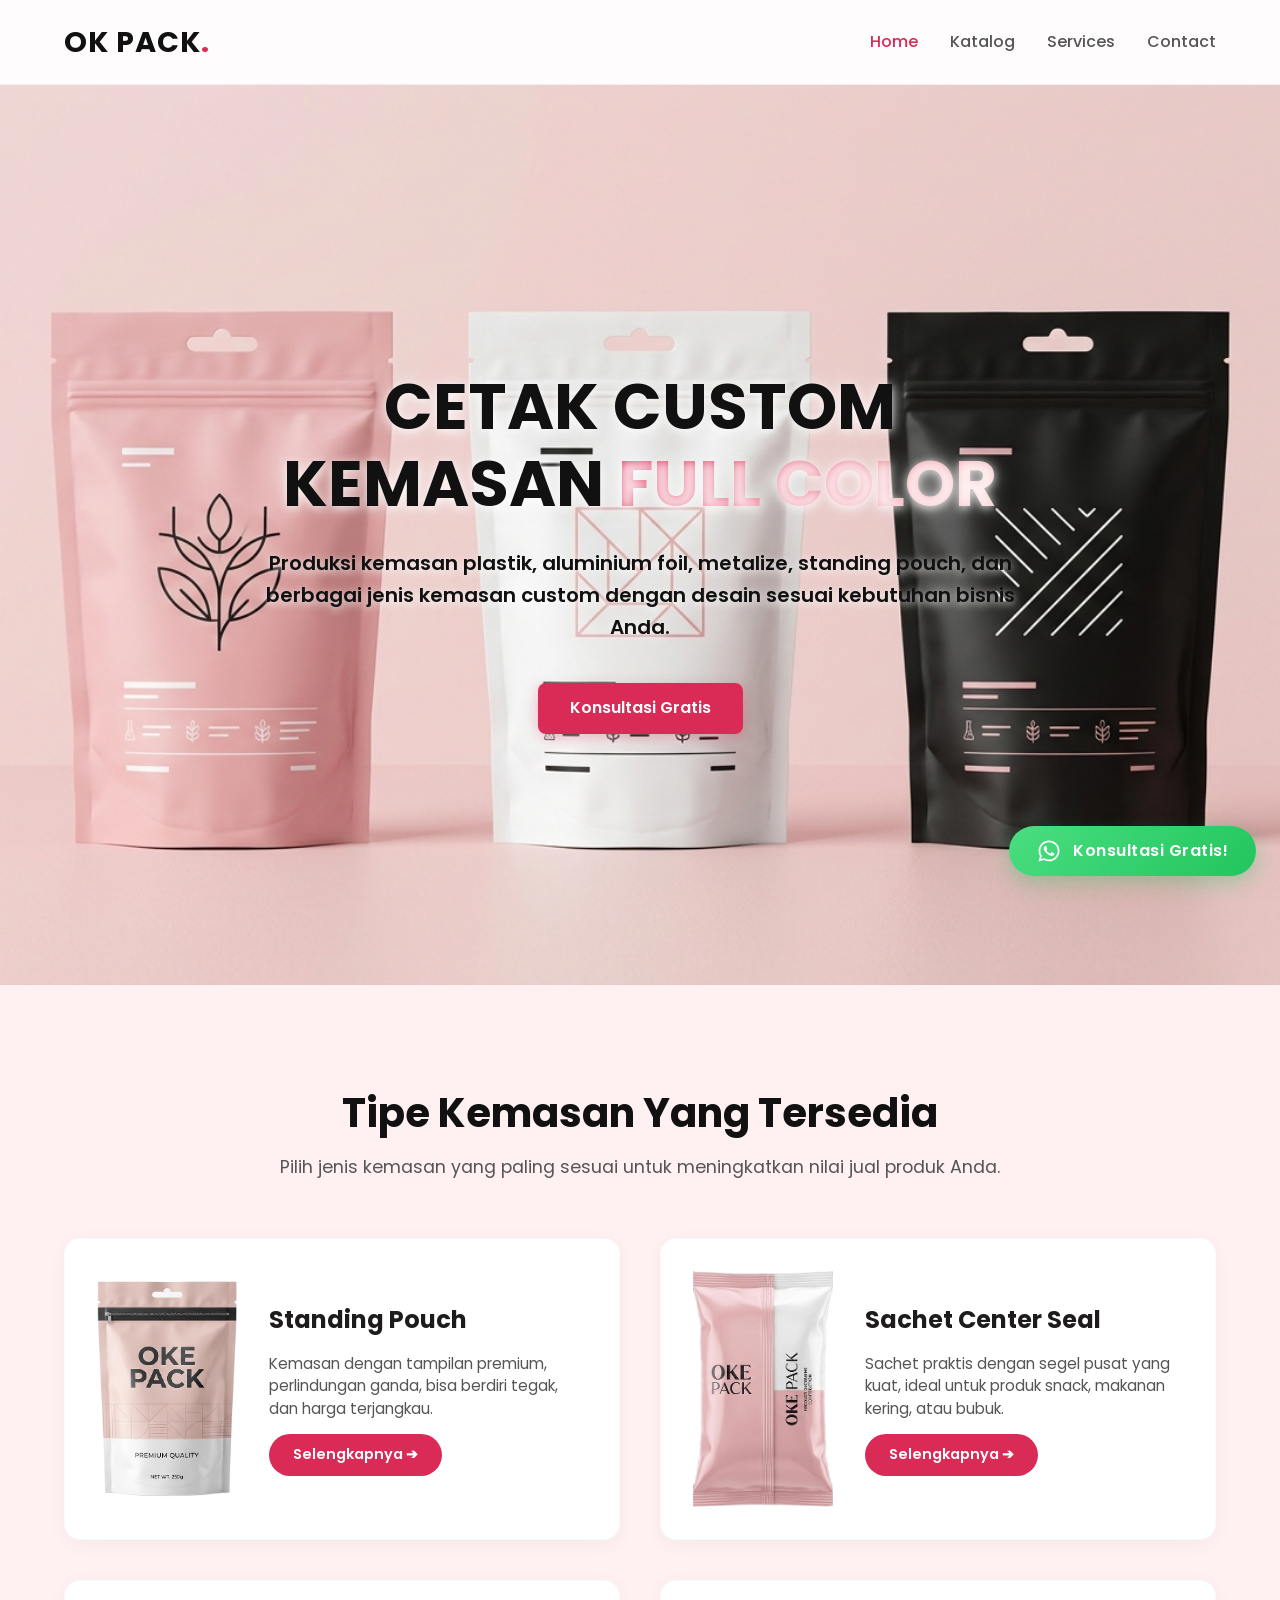
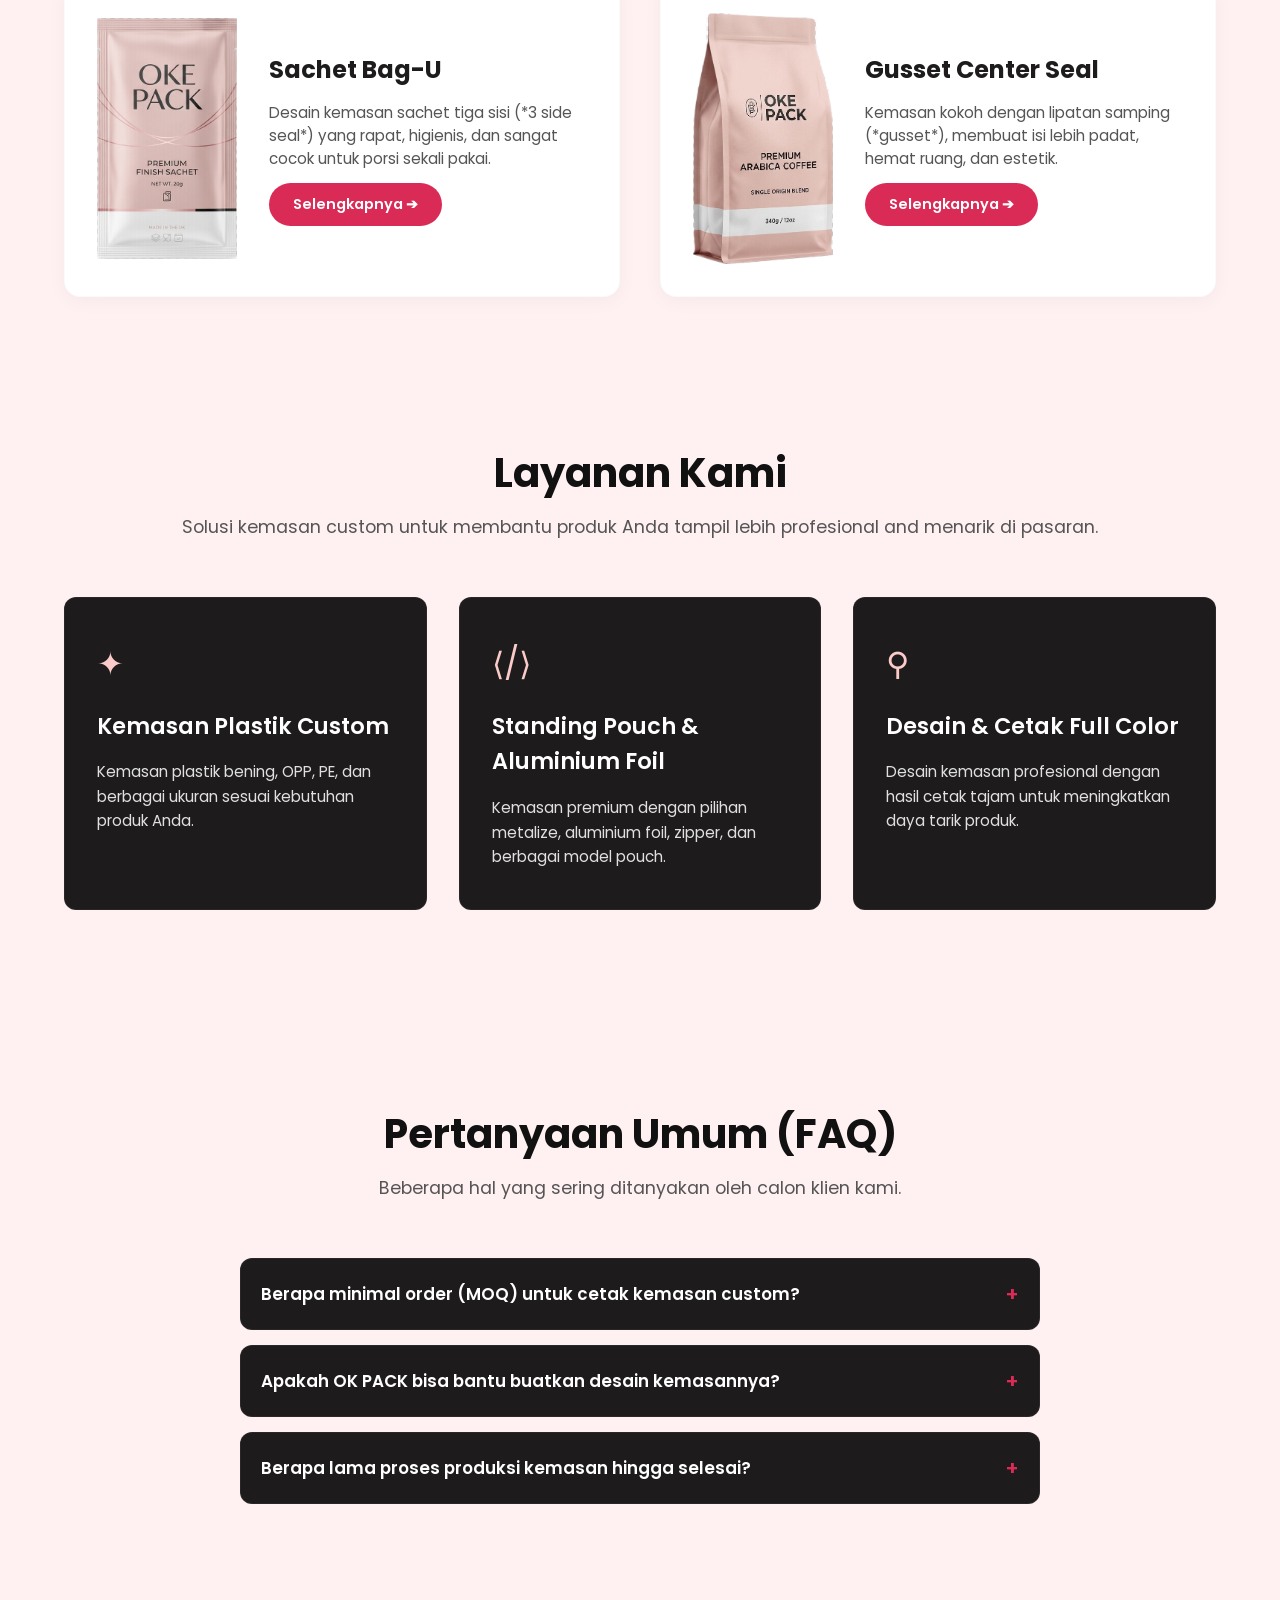
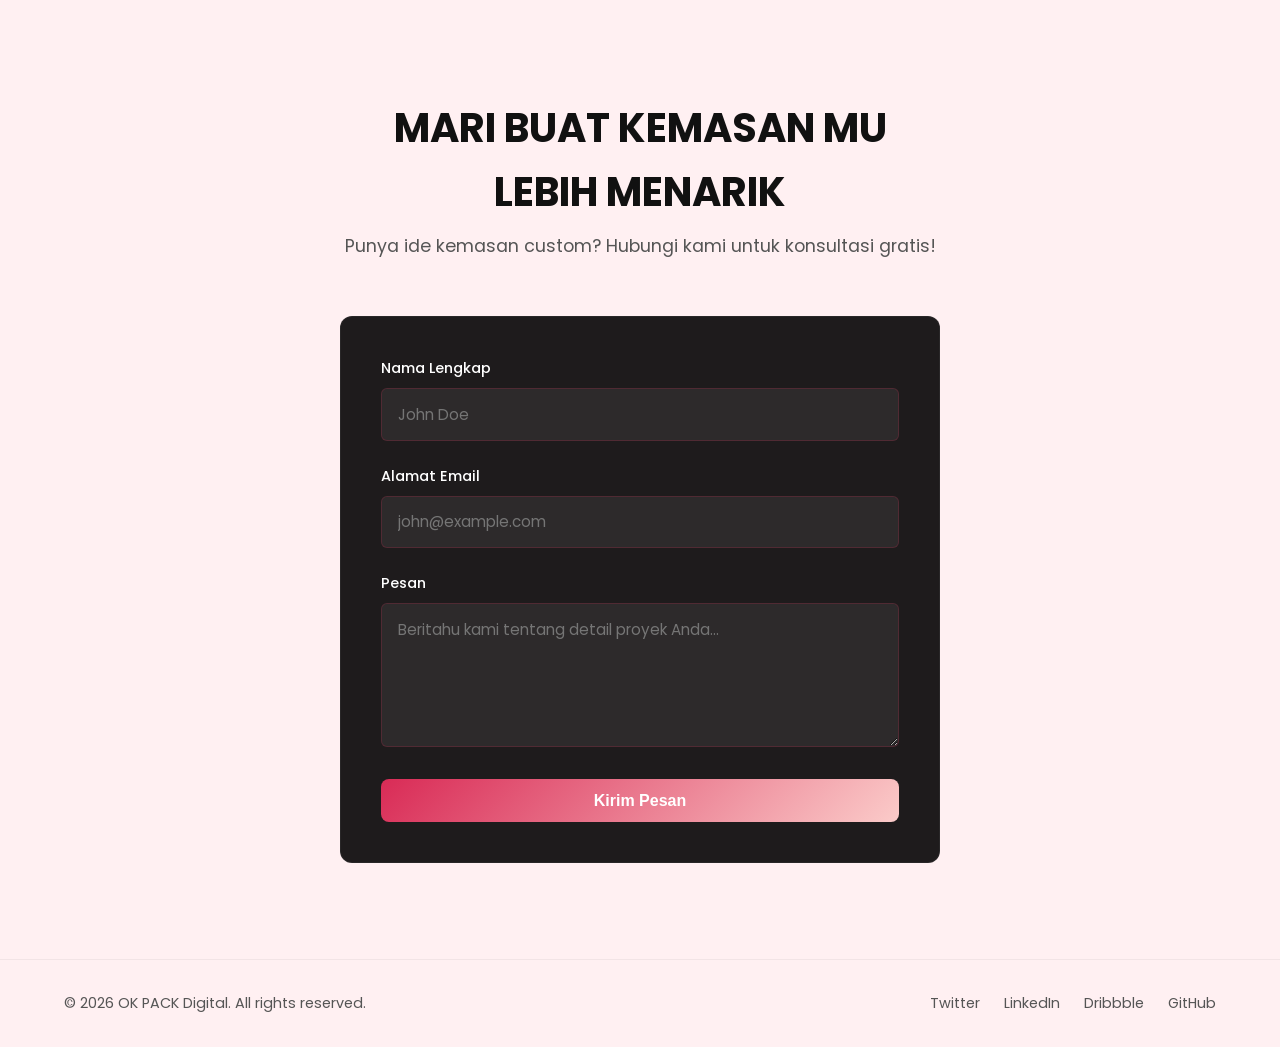
==== commit 68ed81ed: "Update index.html" ====
--- a/index.html
+++ b/index.html
@@ -72,7 +72,7 @@
                         <div class="catalog-info">
                             <h3>Sachet Center Seal</h3>
                             <p>Sachet praktis dengan segel pusat yang kuat, ideal untuk produk snack, makanan kering, atau bubuk.</p>
-                            <a href="#contact" class="btn-catalog">Selengkapnya ➔</a>
+                            <a href="sachet-center-seal.html" class="btn-catalog">Selengkapnya ➔</a>
                         </div>
                     </div>
 
@@ -83,7 +83,7 @@
                         <div class="catalog-info">
                             <h3>Sachet Bag-U</h3>
                             <p>Desain kemasan sachet tiga sisi (*3 side seal*) yang rapat, higienis, dan sangat cocok untuk porsi sekali pakai.</p>
-                            <a href="#contact" class="btn-catalog">Selengkapnya ➔</a>
+                            <a href="sachet-bag-u.html" class="btn-catalog">Selengkapnya ➔</a>
                         </div>
                     </div>
 
@@ -94,7 +94,7 @@
                         <div class="catalog-info">
                             <h3>Gusset Center Seal</h3>
                             <p>Kemasan kokoh dengan lipatan samping (*gusset*), membuat isi lebih padat, hemat ruang, dan estetik.</p>
-                            <a href="#contact" class="btn-catalog">Selengkapnya ➔</a>
+                            <a href="gusset.html" class="btn-catalog">Selengkapnya ➔</a>
                         </div>
                     </div>
                 </div>
--- a/style.css
+++ b/style.css
@@ -78,6 +78,60 @@
 .section-header p {
     color: var(--text-muted);
     font-size: 1.1rem;
+}
+/* ==========================================================================
+   ANIMATION LOADING SCREEN (PRELOADER)
+   ========================================================================== */
+#loading-screen {
+    position: fixed;
+    top: 0;
+    left: 0;
+    width: 100%;
+    height: 100vh;
+    background-color: #fff0f2; /* Mengikuti warna background utama pink lembutmu */
+    display: flex;
+    justify-content: center;
+    align-items: center;
+    z-index: 99999; /* Memastikan berada di lapisan paling atas melebihi apapun */
+    transition: opacity 0.5s ease, visibility 0.5s ease;
+}
+
+.loader-container {
+    text-align: center;
+}
+
+/* Animasi Spinner Berputar */
+.loader-spinner {
+    width: 50px;
+    height: 50px;
+    border: 4px solid rgba(217, 43, 86, 0.1);
+    border-top: 4px solid #d92b56; /* Warna merah andalanmu */
+    border-radius: 50%;
+    margin: 0 auto 15px auto;
+    animation: spinLoader 1s linear infinite;
+}
+
+/* Teks Loading Logo */
+.loader-text {
+    font-family: 'Poppins', sans-serif;
+    font-size: 1.5rem;
+    font-weight: 700;
+    color: #111111;
+    letter-spacing: 1px;
+}
+
+.loader-text span {
+    color: #d92b56;
+}
+
+/* Mengunci scroll body saat loading aktif */
+body.preloader-active {
+    overflow: hidden;
+}
+
+@keyframes spinLoader {
+    0% { transform: rotate(0deg); }
+    100% { transform: rotate(360deg); }
 }
 
 /* ==========================================================================
@@ -601,3 +655,116 @@
     border: 1px solid var(--primary);
     color: var(--primary);
 }
+/* ==========================================================================
+   13. Catalog Section (Grid Layout Tipe Kemasan OKE PACK)
+   ========================================================================== */
+.catalog-section {
+    padding: 6rem 0 3rem 0;
+    background-color: var(--bg-color); /* Memakai latar pink lembut bawaanmu */
+}
+
+.catalog-grid {
+    display: grid;
+    grid-template-columns: repeat(2, 1fr); /* Membagi jadi 2 kolom sejajar */
+    gap: 2.5rem;
+}
+
+.catalog-card {
+    background-color: #ffffff; /* Putih bersih agar mockup produkmu kontras & stand out */
+    border-radius: 16px;
+    padding: 2rem;
+    display: flex;
+    align-items: center;
+    gap: 2rem;
+    box-shadow: 0 4px 20px rgba(0, 0, 0, 0.04);
+    border: 1px solid rgba(0, 0, 0, 0.02);
+    transition: var(--transition-smooth);
+}
+
+.catalog-card:hover {
+    transform: translateY(-6px);
+    box-shadow: 0 12px 30px rgba(217, 43, 86, 0.12); /* Shadow pink estetik saat di-hover */
+}
+
+.catalog-img-box {
+    flex: 1;
+    max-width: 140px; /* Batas lebar wadah gambar */
+    display: flex;
+    justify-content: center;
+    align-items: center;
+    overflow: hidden;
+}
+
+.catalog-img {
+    width: 100%;
+    height: auto;
+    object-fit: contain;
+    transition: transform 0.4s ease; /* Efek transisi halus untuk gambar */
+}
+
+/* INTERAKSI INTERAKTIF: Gambar kemasan nge-zoom sedikit saat kartu didekati kursor */
+.catalog-card:hover .catalog-img {
+    transform: scale(1.08);
+}
+
+.catalog-info {
+    flex: 2;
+    display: flex;
+    flex-direction: column;
+    gap: 0.8rem;
+}
+
+.catalog-info h3 {
+    font-size: 1.5rem;
+    font-weight: 700;
+    color: #1e1b1c; /* Warna teks gelap elegan */
+}
+
+.catalog-info p {
+    color: #555555;
+    font-size: 0.95rem;
+    line-height: 1.5;
+}
+
+/* Tombol Interaksi "Selengkapnya" */
+.btn-catalog {
+    align-self: flex-start;
+    padding: 0.6rem 1.5rem;
+    background-color: var(--primary); /* Merah semi pink andalanmu */
+    color: #ffffff;
+    text-decoration: none;
+    font-size: 0.9rem;
+    font-weight: 600;
+    border-radius: 50px; /* Bentuk kapsul melingkar */
+    transition: var(--transition-smooth);
+}
+
+.btn-catalog:hover {
+    background-color: #1e1b1c; /* Berubah hitam elegan saat di-hover */
+    transform: translateX(4px); /* Efek bergeser sedikit ke kanan */
+}
+
+/* ==========================================================================
+   14. Penyesuaian Responsif Layangan HP untuk Katalog
+   ========================================================================== */
+@media screen and (max-width: 768px) {
+    .catalog-grid {
+        grid-template-columns: 1fr; /* Di HP berubah otomatis jadi 1 kolom berderet ke bawah */
+        gap: 1.5rem;
+    }
+    
+    .catalog-card {
+        flex-direction: column; /* Gambar pindah ke atas teks kalau di HP */
+        text-align: center;
+        padding: 1.5rem;
+        gap: 1.2rem;
+    }
+    
+    .catalog-img-box {
+        max-width: 120px;
+    }
+    
+    .btn-catalog {
+        align-self: center; /* Tombol pindah ke tengah di layar HP */
+    }
+}
